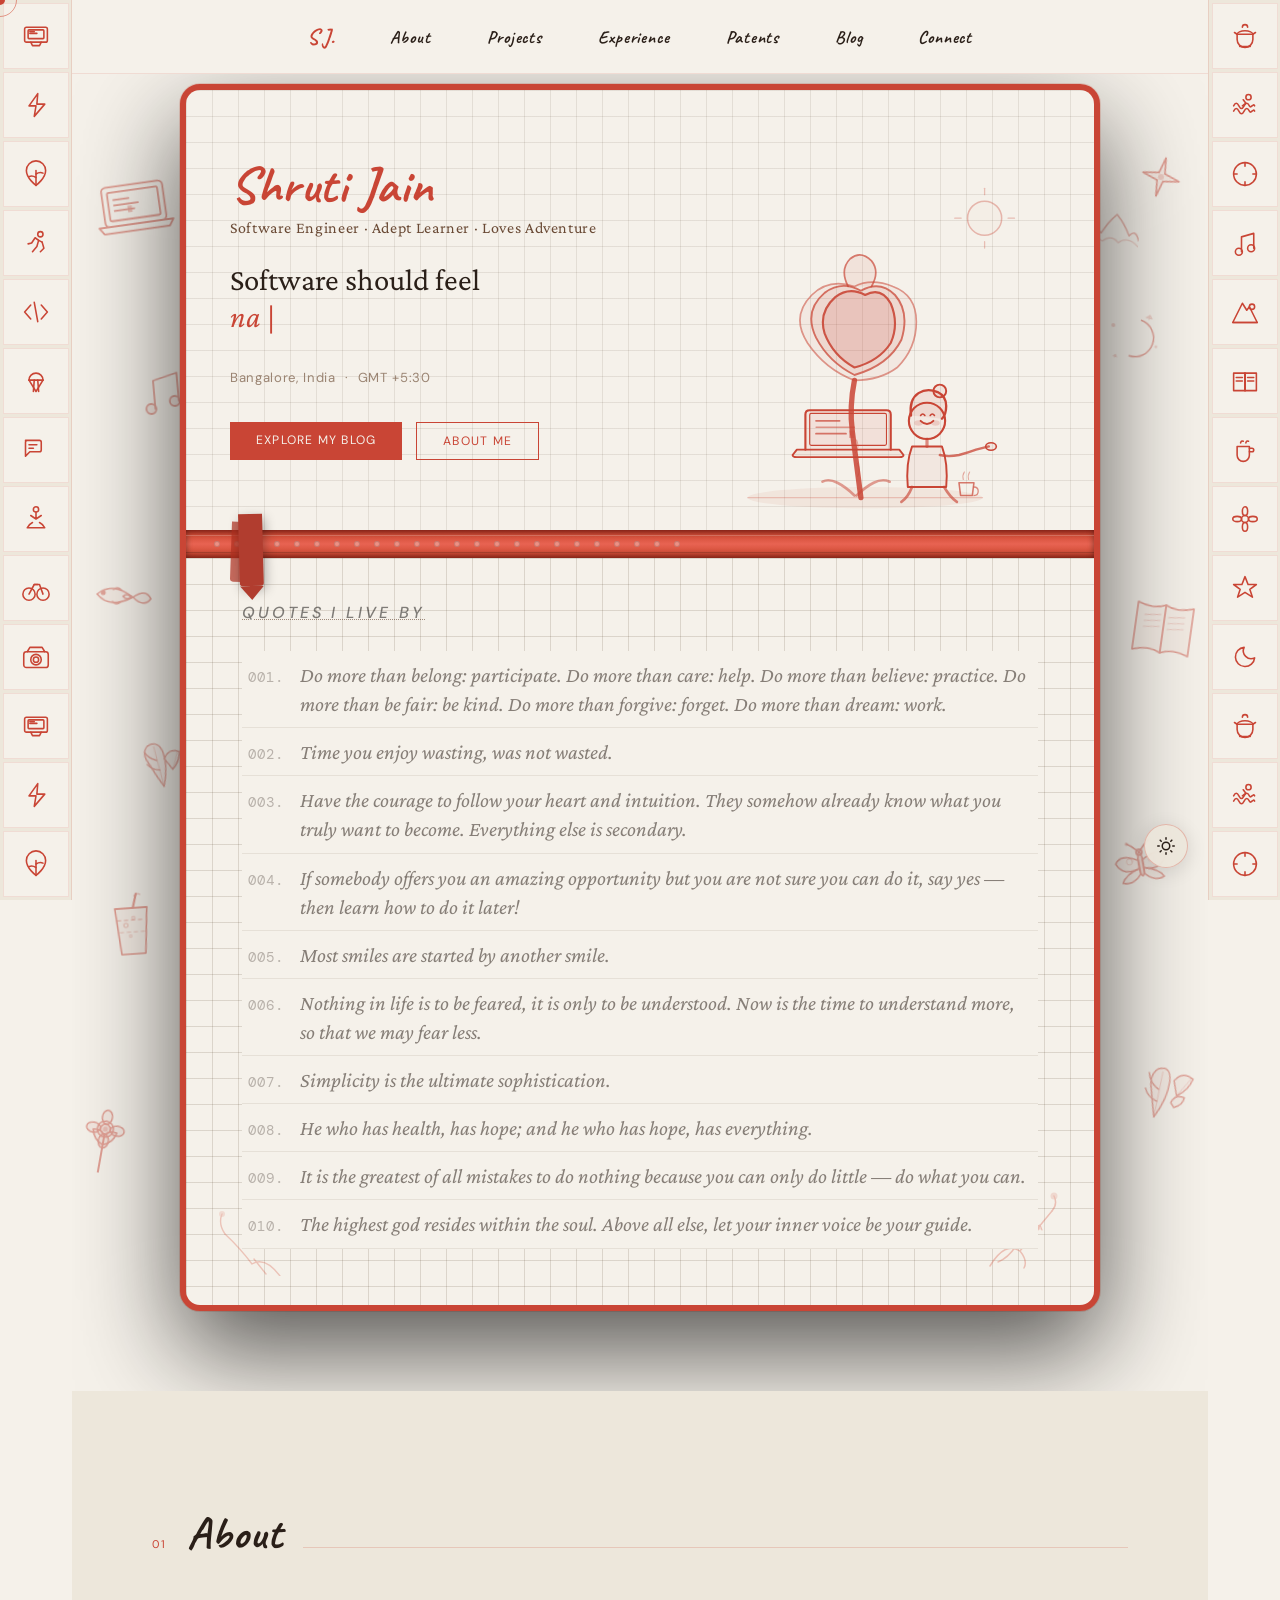
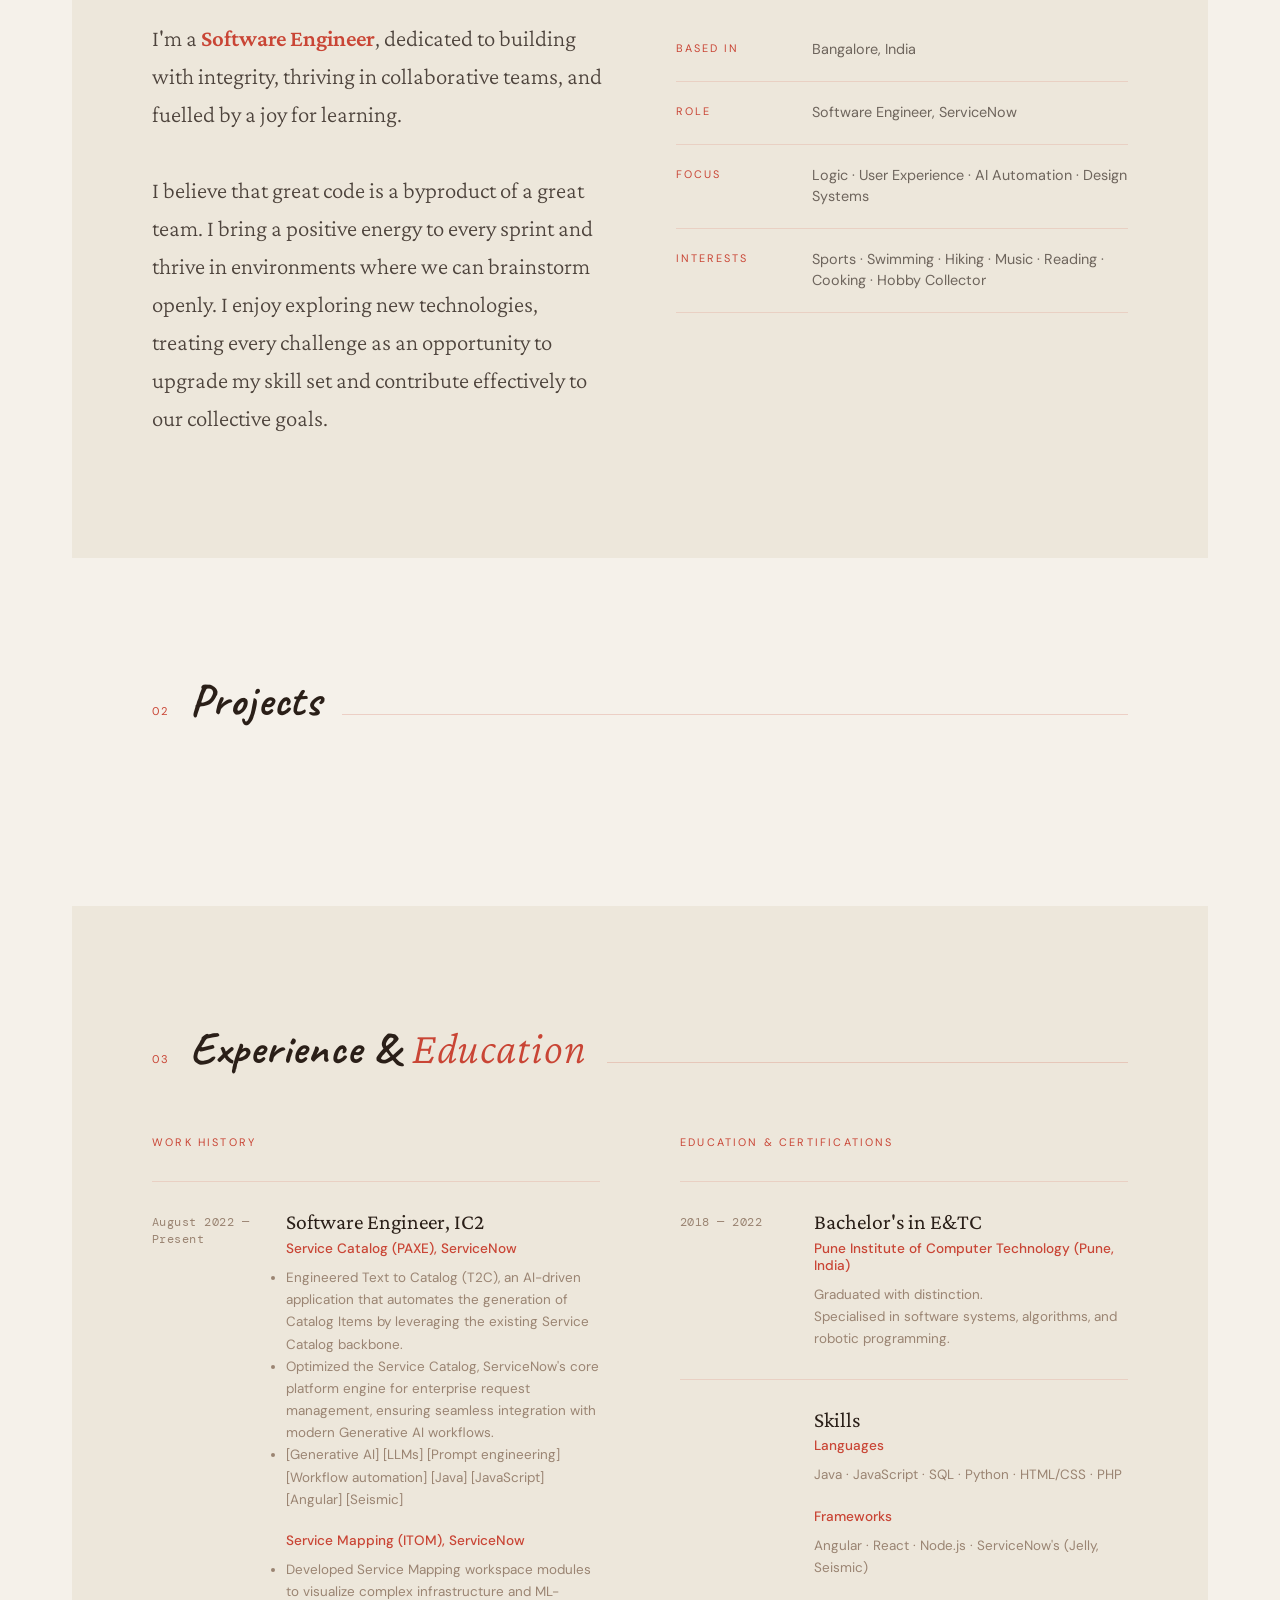
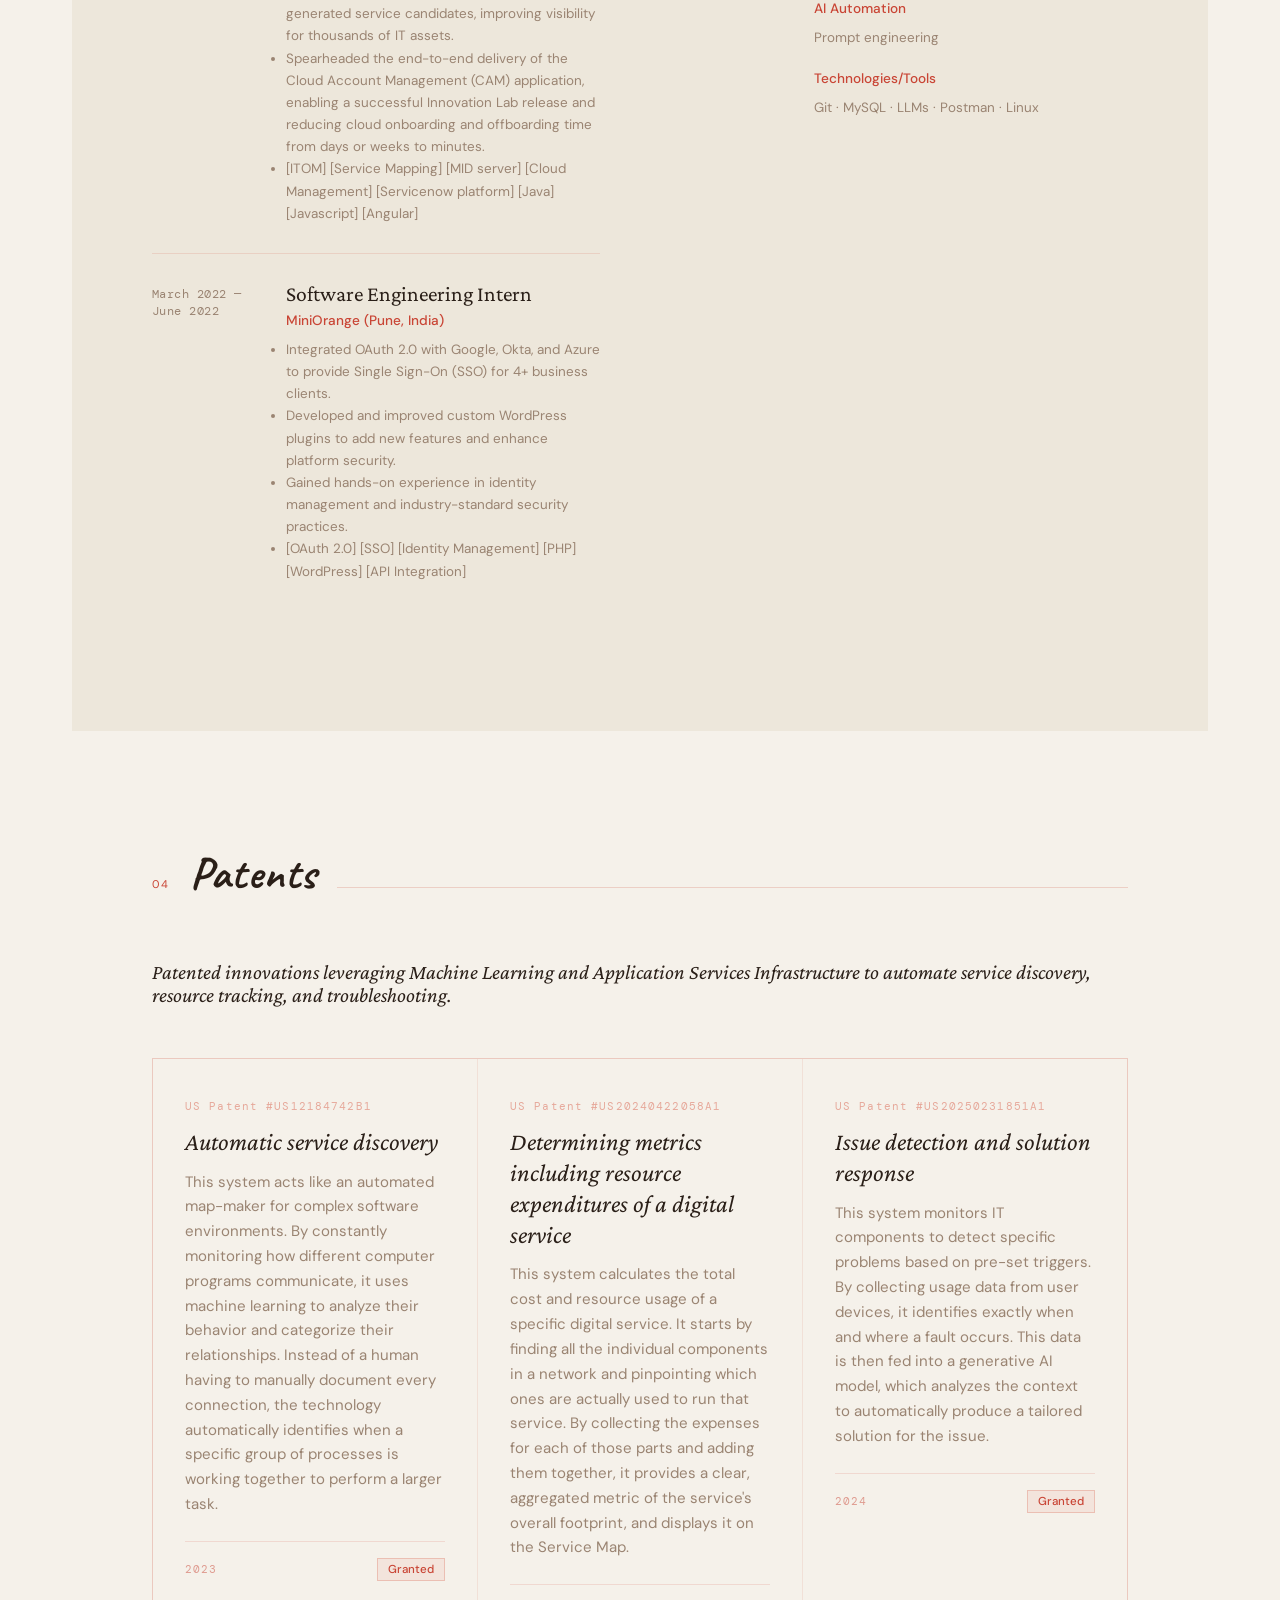
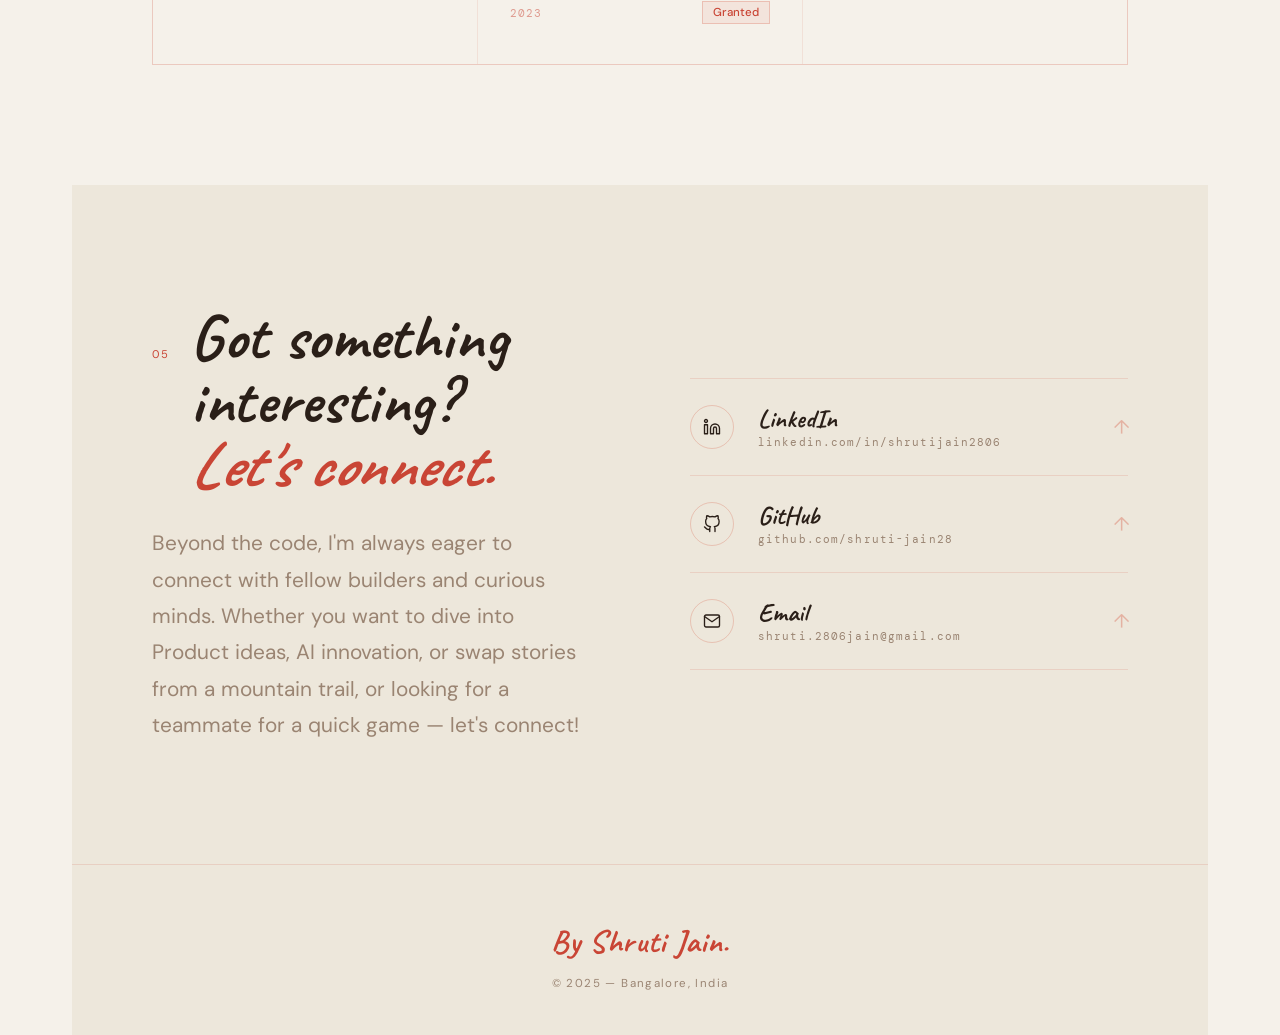
==== index.html @ e8f66a67 "Personal website basic" ====
<!doctype html>
<html lang="en">
  <head>
    <meta charset="UTF-8" />
    <meta name="viewport" content="width=device-width, initial-scale=1.0" />
    <title>Shruti Jain — Software Engineer</title>

    <!-- Fonts -->
    <link
      href="https://fonts.googleapis.com/css2?family=Caveat:wght@400;600;700&family=Crimson+Pro:ital,wght@0,300;0,400;0,600;1,300;1,400&family=DM+Mono:wght@400;500&family=DM+Sans:wght@300;400;500&display=swap"
      rel="stylesheet"
    />

    <!-- Styles — order matters: base tokens first, then overrides -->
    <link rel="stylesheet" href="styles/base.css" />
    <link rel="stylesheet" href="styles/layout.css" />
    <link rel="stylesheet" href="styles/cursor.css" />
    <link rel="stylesheet" href="styles/hero.css" />
    <link rel="stylesheet" href="styles/sections.css" />
    <link rel="stylesheet" href="styles/responsive.css" />
  </head>
  <body>
    <!-- Custom cursor -->
    <div class="cur-dot" id="curDot"></div>
    <div class="cur-ring" id="curRing"></div>

    <!-- Theme toggle -->
    <button
      class="theme-toggle"
      id="themeToggle"
      aria-label="Toggle light/dark theme"
      title="Switch theme"
    >
      <span class="theme-icon theme-icon-dark">
        <svg
          width="18"
          height="18"
          viewBox="0 0 24 24"
          fill="none"
          stroke="currentColor"
          stroke-width="2"
          stroke-linecap="round"
          stroke-linejoin="round"
        >
          <path d="M21 12.79A9 9 0 1 1 11.21 3 7 7 0 0 0 21 12.79z" />
        </svg>
      </span>
      <span class="theme-icon theme-icon-light">
        <svg
          width="18"
          height="18"
          viewBox="0 0 24 24"
          fill="none"
          stroke="currentColor"
          stroke-width="2"
          stroke-linecap="round"
          stroke-linejoin="round"
        >
          <circle cx="12" cy="12" r="5" />
          <line x1="12" y1="1" x2="12" y2="3" />
          <line x1="12" y1="21" x2="12" y2="23" />
          <line x1="4.22" y1="4.22" x2="5.64" y2="5.64" />
          <line x1="18.36" y1="18.36" x2="19.78" y2="19.78" />
          <line x1="1" y1="12" x2="3" y2="12" />
          <line x1="21" y1="12" x2="23" y2="12" />
          <line x1="4.22" y1="19.78" x2="5.64" y2="18.36" />
          <line x1="18.36" y1="5.64" x2="19.78" y2="4.22" />
        </svg>
      </span>
    </button>

    <!-- Floating photo (appears over name on hover) -->
    <div id="floatPhoto">
      <img src="images/shruti.jpeg" alt="Shruti Jain" />
    </div>

    <!-- Quote author tooltip -->
    <div class="q-author-card" id="authorCard">
      <div class="q-author-info">
        <div class="q-author-name" id="authorName"></div>
        <div class="q-author-date" id="authorDate"></div>
      </div>
    </div>

    <!-- Sidebars (populated by sidebar.js) -->
    <aside class="sidebar sidebar-left" id="sideL"></aside>
    <aside class="sidebar sidebar-right" id="sideR"></aside>

    <main>
      <!-- ── NAV ─────────────────────────────────────────── -->
      <nav>
        <a href="#hero" class="nav-home">S J.</a>
        <a href="#about" class="nav-link">About</a>
        <a href="#projects" class="nav-link">Projects</a>
        <a href="#work" class="nav-link">Experience</a>
        <a href="#patents" class="nav-link">Patents</a>
        <a href="blog.html" class="nav-link">Blog</a>
        <a href="#contact" class="nav-link">Connect</a>
      </nav>

      <!-- ══════════════════════ HERO ══════════════════════ -->
      <section id="hero">
        <!-- Left doodles -->
        <svg
          class="hero-doodle"
          style="
            left: 2%;
            top: 8%;
            width: 88px;
            --op: 0.5;
            --base-t: rotate(-8deg);
            --float-t: translateY(-8px) rotate(-8deg);
            animation-delay: 0.2s, 0s;
            animation-duration: 7s, 0s;
          "
          viewBox="0 0 80 56"
          fill="none"
          stroke="#c94535"
          stroke-width="1.6"
          stroke-linecap="round"
          stroke-linejoin="round"
        >
          <rect x="8" y="4" width="56" height="36" rx="4" />
          <rect x="13" y="9" width="46" height="26" rx="1.5" />
          <line x1="18" y1="16" x2="32" y2="16" />
          <line x1="18" y1="21" x2="40" y2="21" />
          <line x1="18" y1="26" x2="36" y2="26" />
          <rect
            x="30"
            y="23"
            width="4"
            height="6"
            fill="#c94535"
            stroke="none"
            opacity=".5"
          >
            <animate
              attributeName="opacity"
              values="0;.6;0"
              dur="1.2s"
              repeatCount="indefinite"
            />
          </rect>
          <path d="M2 40 h68 l-4 6 H6z" />
        </svg>
        <svg
          class="hero-doodle"
          style="
            left: 1%;
            top: 38%;
            width: 72px;
            --op: 0.45;
            --base-t: rotate(5deg);
            --float-t: translateY(-12px) rotate(5deg);
            animation-delay: 0.5s, 0s;
            animation-duration: 8s, 0s;
          "
          viewBox="0 0 72 44"
          fill="none"
          stroke="#c94535"
          stroke-width="1.6"
          stroke-linecap="round"
          stroke-linejoin="round"
        >
          <path
            d="M14 22 Q28 8 50 22 Q28 36 14 22z"
            fill="rgba(201,69,53,.08)"
          />
          <path
            d="M50 22 Q62 12 68 22 Q62 32 50 22z"
            fill="rgba(201,69,53,.1)"
          />
          <circle cx="20" cy="20" r="2.5" fill="#c94535" stroke="none" />
          <path d="M30 16 Q34 12 38 16" />
          <path d="M30 28 Q34 32 38 28" />
          <path d="M40 22 Q44 18 48 22 Q44 26 40 22z" />
        </svg>
        <svg
          class="hero-doodle"
          style="
            left: 3%;
            top: 62%;
            width: 52px;
            --op: 0.5;
            --base-t: rotate(-4deg);
            --float-t: translateY(-9px) rotate(-4deg);
            animation-delay: 1s, 0s;
            animation-duration: 6.5s, 0s;
          "
          viewBox="0 0 52 72"
          fill="none"
          stroke="#c94535"
          stroke-width="1.6"
          stroke-linecap="round"
          stroke-linejoin="round"
        >
          <path d="M10 18 L14 64 H38 L42 18z" fill="rgba(201,69,53,.07)" />
          <line x1="10" y1="18" x2="42" y2="18" />
          <line
            x1="12"
            y1="30"
            x2="40"
            y2="30"
            stroke-dasharray="3 4"
            opacity=".5"
          />
          <line
            x1="14"
            y1="42"
            x2="38"
            y2="42"
            stroke-dasharray="3 4"
            opacity=".35"
          />
          <line x1="32" y1="4" x2="28" y2="18" stroke-width="2.2" />
          <path d="M30 6 Q33 3 36 5" stroke-width="1.2" opacity=".6" />
          <circle cx="20" cy="35" r="2" opacity=".4" />
          <circle cx="28" cy="28" r="1.5" opacity=".35" />
          <circle cx="24" cy="46" r="1.2" opacity=".3" />
        </svg>
        <svg
          class="hero-doodle"
          style="
            left: 0%;
            top: 78%;
            width: 64px;
            --op: 0.48;
            --base-t: rotate(10deg);
            --float-t: translateY(-7px) rotate(10deg);
            animation-delay: 1.8s, 0s;
            animation-duration: 9s, 0s;
          "
          viewBox="0 0 64 72"
          fill="none"
          stroke="#c94535"
          stroke-width="1.5"
          stroke-linecap="round"
          stroke-linejoin="round"
        >
          <line x1="32" y1="72" x2="32" y2="36" stroke-width="2" />
          <path
            d="M32 44 Q22 40 20 30 Q30 28 32 36z"
            fill="rgba(201,69,53,.1)"
          />
          <path
            d="M32 44 Q42 40 44 30 Q34 28 32 36z"
            fill="rgba(201,69,53,.1)"
          />
          <circle cx="32" cy="28" r="8" fill="rgba(201,69,53,.08)" />
          <ellipse cx="32" cy="16" rx="5" ry="7" fill="rgba(201,69,53,.12)" />
          <ellipse cx="32" cy="40" rx="5" ry="7" fill="rgba(201,69,53,.12)" />
          <ellipse cx="20" cy="28" rx="7" ry="5" fill="rgba(201,69,53,.12)" />
          <ellipse cx="44" cy="28" rx="7" ry="5" fill="rgba(201,69,53,.12)" />
          <circle cx="32" cy="28" r="5" fill="rgba(201,69,53,.2)" />
          <circle
            cx="32"
            cy="28"
            r="2.5"
            fill="#c94535"
            stroke="none"
            opacity=".5"
          />
        </svg>
        <svg
          class="hero-doodle"
          style="
            left: 5%;
            top: 50%;
            width: 60px;
            --op: 0.42;
            --base-t: rotate(-12deg);
            --float-t: translateY(-11px) rotate(-12deg);
            animation-delay: 2.4s, 0s;
            animation-duration: 7.5s, 0s;
          "
          viewBox="0 0 60 60"
          fill="none"
          stroke="#c94535"
          stroke-width="1.5"
          stroke-linecap="round"
          stroke-linejoin="round"
        >
          <path
            d="M30 55 Q24 42 20 30 Q14 18 22 12 Q34 8 36 22 Q38 36 30 55z"
            fill="rgba(201,69,53,.1)"
          />
          <line x1="30" y1="55" x2="28" y2="14" stroke-width="1" opacity=".5" />
          <path d="M28 28 Q20 24 18 18" />
          <path d="M29 38 Q21 36 18 30" />
          <path
            d="M42 40 Q50 34 52 24 Q42 18 36 28z"
            fill="rgba(201,69,53,.08)"
          />
          <line x1="42" y1="40" x2="50" y2="24" stroke-width="1" opacity=".4" />
        </svg>
        <svg
          class="hero-doodle"
          style="
            left: 6%;
            top: 22%;
            width: 44px;
            --op: 0.45;
            --base-t: rotate(-5deg);
            --float-t: translateY(-12px) rotate(-5deg);
            animation-delay: 3.2s, 0s;
            animation-duration: 8s, 0s;
          "
          viewBox="0 0 44 56"
          fill="none"
          stroke="#c94535"
          stroke-width="1.8"
          stroke-linecap="round"
          stroke-linejoin="round"
        >
          <path d="M14 44 V16 L38 10 V38" />
          <circle cx="10" cy="44" r="5" fill="rgba(201,69,53,.15)" />
          <circle cx="34" cy="38" r="5" fill="rgba(201,69,53,.15)" />
        </svg>

        <!-- Right doodles -->
        <svg
          class="hero-doodle"
          style="
            right: 2%;
            top: 6%;
            width: 48px;
            --op: 0.5;
            --base-t: rotate(15deg);
            --float-t: translateY(-10px) rotate(15deg);
            animation-delay: 0.3s, 0s;
            animation-duration: 6s, 0s;
          "
          viewBox="0 0 48 48"
          fill="none"
          stroke="#c94535"
          stroke-width="1.6"
          stroke-linecap="round"
        >
          <path
            d="M24 4 L27 20 L43 24 L27 28 L24 44 L21 28 L5 24 L21 20z"
            fill="rgba(201,69,53,.1)"
          />
          <circle
            cx="24"
            cy="24"
            r="3"
            fill="#c94535"
            stroke="none"
            opacity=".4"
          />
        </svg>
        <svg
          class="hero-doodle"
          style="
            right: 4%;
            top: 18%;
            width: 58px;
            --op: 0.45;
            --base-t: rotate(-6deg);
            --float-t: translateY(-14px) rotate(-6deg);
            animation-delay: 0.8s, 0s;
            animation-duration: 10s, 0s;
          "
          viewBox="0 0 58 58"
          fill="none"
          stroke="#c94535"
          stroke-width="1.5"
          stroke-linecap="round"
        >
          <path
            d="M38 10 A18 18 0 1 1 22 44 A14 14 0 0 0 38 10z"
            fill="rgba(201,69,53,.1)"
          />
          <circle
            cx="10"
            cy="12"
            r="2"
            fill="#c94535"
            stroke="none"
            opacity=".45"
          />
          <circle
            cx="50"
            cy="38"
            r="1.5"
            fill="#c94535"
            stroke="none"
            opacity=".4"
          />
          <path
            d="M46 10 l1.5-3.5 1.5 3.5 m-1.5-3.5 l-3.5 1.5 3.5 1.5"
            stroke-width="1.2"
            opacity=".5"
          />
          <path
            d="M8 44 l1-2.5 1 2.5 m-1-2.5 l-2.5 1 2.5 1"
            stroke-width="1"
            opacity=".4"
          />
        </svg>
        <svg
          class="hero-doodle"
          style="
            right: 1%;
            top: 40%;
            width: 68px;
            --op: 0.48;
            --base-t: rotate(8deg);
            --float-t: translateY(-9px) rotate(8deg);
            animation-delay: 1.3s, 0s;
            animation-duration: 8.5s, 0s;
          "
          viewBox="0 0 68 56"
          fill="none"
          stroke="#c94535"
          stroke-width="1.6"
          stroke-linecap="round"
          stroke-linejoin="round"
        >
          <path
            d="M6 4 Q6 52 6 52 Q22 46 34 52 Q46 46 62 52 L62 4 Q46 10 34 4 Q22 10 6 4z"
            fill="rgba(201,69,53,.07)"
          />
          <line x1="34" y1="4" x2="34" y2="52" stroke-width="1.8" />
          <line x1="14" y1="16" x2="30" y2="14" stroke-width="1" opacity=".5" />
          <line x1="14" y1="22" x2="30" y2="20" stroke-width="1" opacity=".4" />
          <line x1="14" y1="28" x2="30" y2="26" stroke-width="1" opacity=".4" />
          <line x1="38" y1="16" x2="54" y2="14" stroke-width="1" opacity=".5" />
          <line x1="38" y1="22" x2="54" y2="20" stroke-width="1" opacity=".4" />
          <line x1="38" y1="28" x2="54" y2="26" stroke-width="1" opacity=".4" />
        </svg>
        <svg
          class="hero-doodle"
          style="
            right: 3%;
            top: 58%;
            width: 66px;
            --op: 0.46;
            --base-t: rotate(-10deg);
            --float-t: translateY(-13px) rotate(-10deg);
            animation-delay: 2s, 0s;
            animation-duration: 7s, 0s;
          "
          viewBox="0 0 66 52"
          fill="none"
          stroke="#c94535"
          stroke-width="1.5"
          stroke-linecap="round"
          stroke-linejoin="round"
        >
          <ellipse cx="33" cy="26" rx="2.5" ry="12" fill="rgba(201,69,53,.3)" />
          <circle cx="33" cy="14" r="3" fill="rgba(201,69,53,.2)" />
          <path d="M33 14 Q26 6 22 4" />
          <circle
            cx="22"
            cy="4"
            r="1.8"
            fill="#c94535"
            stroke="none"
            opacity=".5"
          />
          <path d="M33 14 Q40 6 44 4" />
          <circle
            cx="44"
            cy="4"
            r="1.8"
            fill="#c94535"
            stroke="none"
            opacity=".5"
          />
          <path
            d="M31 22 Q14 12 8 22 Q14 36 31 30z"
            fill="rgba(201,69,53,.1)"
          />
          <path
            d="M31 30 Q16 34 12 42 Q22 46 31 36z"
            fill="rgba(201,69,53,.08)"
          />
          <path
            d="M35 22 Q52 12 58 22 Q52 36 35 30z"
            fill="rgba(201,69,53,.1)"
          />
          <path
            d="M35 30 Q50 34 54 42 Q44 46 35 36z"
            fill="rgba(201,69,53,.08)"
          />
          <circle cx="22" cy="22" r="3" stroke-width="1" opacity=".4" />
          <circle cx="44" cy="22" r="3" stroke-width="1" opacity=".4" />
        </svg>
        <svg
          class="hero-doodle"
          style="
            right: 1%;
            top: 74%;
            width: 70px;
            --op: 0.44;
            --base-t: rotate(14deg);
            --float-t: translateY(-8px) rotate(14deg);
            animation-delay: 2.8s, 0s;
            animation-duration: 9.5s, 0s;
          "
          viewBox="0 0 70 72"
          fill="none"
          stroke="#c94535"
          stroke-width="1.5"
          stroke-linecap="round"
          stroke-linejoin="round"
        >
          <path
            d="M35 70 Q30 56 26 44 Q20 30 28 22 Q40 16 42 32 Q44 48 35 70z"
            fill="rgba(201,69,53,.1)"
          />
          <line
            x1="35"
            y1="70"
            x2="33"
            y2="24"
            stroke-width="1"
            opacity=".45"
          />
          <path d="M33 42 Q23 38 20 28" />
          <path d="M34 54 Q24 52 20 44" />
          <path
            d="M52 44 Q62 36 64 24 Q52 18 46 30z"
            fill="rgba(201,69,53,.08)"
          />
          <path
            d="M52 56 Q60 52 60 44 Q50 42 48 52z"
            fill="rgba(201,69,53,.07)"
          />
          <line
            x1="52"
            y1="44"
            x2="62"
            y2="24"
            stroke-width="1"
            opacity=".35"
          />
        </svg>
        <svg
          class="hero-doodle"
          style="
            right: 6%;
            top: 10%;
            width: 56px;
            --op: 0.4;
            --base-t: rotate(6deg);
            --float-t: translateY(-10px) rotate(6deg);
            animation-delay: 3.8s, 0s;
            animation-duration: 11s, 0s;
          "
          viewBox="0 0 56 40"
          fill="none"
          stroke="#c94535"
          stroke-width="1.6"
          stroke-linecap="round"
          stroke-linejoin="round"
        >
          <path
            d="M4 32 Q10 20 18 28 Q24 16 32 8 Q40 16 46 28 Q52 20 56 32"
            opacity=".9"
          />
          <path
            d="M4 38 Q12 30 20 36 Q28 28 36 36 Q44 28 56 38"
            opacity=".5"
            stroke-width="1.2"
          />
        </svg>

        <!-- Open notebook -->
        <div class="notebook-open">
          <!-- TOP PAGE -->
          <div class="nb-page-left">
            <div class="nb-left-content">
              <div class="name-wrap" id="nameWrap">
                <h1 class="nb-name">Shruti Jain</h1>
              </div>
              <p class="nb-role">
                Software Engineer · Adept Learner · Loves Adventure
              </p>
              <h2 class="nb-tagline">
                Software should feel<br />
                <span
                  class="rotating-word"
                  id="rotatingWord"
                  title="click to change"
                >
                  <span class="word-inner" id="wordInner">thoughtful</span>
                </span>
              </h2>
              <p class="nb-location">
                Bangalore, India &nbsp;·&nbsp; GMT +5:30
              </p>
              <div class="nb-cta">
                <a href="blog.html" class="btn-nb btn-nb-solid"
                  >Explore my Blog</a
                >
                <a href="#about" class="btn-nb btn-nb-outline">About Me</a>
              </div>
            </div>

            <!-- Right illustration -->
            <div class="nb-right-illus">
              <svg
                viewBox="0 0 300 340"
                fill="none"
                stroke="#c94535"
                stroke-linecap="round"
                stroke-linejoin="round"
              >
                <ellipse
                  cx="152"
                  cy="310"
                  rx="110"
                  ry="10"
                  fill="rgba(201,69,53,.07)"
                  stroke="none"
                />
                <line
                  x1="42"
                  y1="310"
                  x2="262"
                  y2="310"
                  stroke-width="1.2"
                  opacity=".25"
                />
                <path
                  d="M148 310 Q144 280 140 248 Q137 225 142 200"
                  stroke-width="5"
                  stroke-linecap="round"
                  opacity=".85"
                />
                <path
                  d="M145 290 Q148 285 145 278"
                  stroke-width="1"
                  opacity=".4"
                />
                <path
                  d="M143 268 Q147 263 144 256"
                  stroke-width="1"
                  opacity=".4"
                />
                <path
                  d="M142 200 Q115 190 98 165 Q82 140 102 120 Q118 104 142 112 Q158 104 178 112 Q200 120 200 145 Q200 170 182 188 Q166 200 142 200z"
                  fill="rgba(201,69,53,.09)"
                  stroke-width="1.6"
                  opacity=".55"
                />
                <path
                  d="M142 195 Q118 183 106 160 Q94 135 114 118 Q130 106 148 116 Q166 106 180 120 Q194 136 186 162 Q174 186 142 195z"
                  fill="rgba(201,69,53,.12)"
                  stroke-width="1.8"
                  opacity=".75"
                />
                <path
                  d="M142 188 Q122 177 114 156 Q108 136 124 122 Q137 112 152 120 Q167 112 176 128 Q184 147 176 165 Q165 182 142 188z"
                  fill="rgba(201,69,53,.15)"
                  stroke-width="2"
                  opacity=".9"
                />
                <path
                  d="M136 112 Q128 96 138 86 Q148 78 158 88 Q166 98 158 112"
                  fill="rgba(201,69,53,.12)"
                  stroke-width="1.6"
                  opacity=".7"
                />
                <path
                  d="M142 308 Q134 300 126 296 Q118 292 112 295"
                  stroke-width="2.5"
                  opacity=".5"
                />
                <path
                  d="M144 308 Q152 300 160 296 Q168 292 175 295"
                  stroke-width="2.5"
                  opacity=".5"
                />
                <path
                  d="M96 265 L96 232 Q96 228 100 228 L172 228 Q176 228 176 232 L176 265"
                  stroke-width="2"
                  fill="rgba(201,69,53,.06)"
                />
                <rect
                  x="100"
                  y="231"
                  width="72"
                  height="30"
                  rx="1.5"
                  stroke-width="1"
                  fill="rgba(201,69,53,.04)"
                />
                <line
                  x1="106"
                  y1="238"
                  x2="128"
                  y2="238"
                  stroke-width="1.8"
                  opacity=".7"
                />
                <line
                  x1="106"
                  y1="244"
                  x2="142"
                  y2="244"
                  stroke-width="1.2"
                  opacity=".5"
                />
                <line
                  x1="106"
                  y1="250"
                  x2="134"
                  y2="250"
                  stroke-width="1.8"
                  opacity=".7"
                />
                <rect
                  x="137"
                  y="247"
                  width="5"
                  height="7"
                  fill="#c94535"
                  stroke="none"
                  opacity=".6"
                >
                  <animate
                    attributeName="opacity"
                    values="0;.65;0"
                    dur="1.3s"
                    repeatCount="indefinite"
                  />
                </rect>
                <path
                  d="M88 265 L184 265 L188 270 Q188 272 184 272 L88 272 Q84 272 84 270z"
                  stroke-width="1.8"
                  fill="rgba(201,69,53,.07)"
                />
                <circle
                  cx="210"
                  cy="238"
                  r="17"
                  stroke-width="2"
                  fill="rgba(201,69,53,.04)"
                />
                <path
                  d="M195 233 Q193 218 202 212 Q210 207 220 211 Q228 215 228 224 Q228 232 224 236"
                  stroke-width="2.2"
                  fill="rgba(201,69,53,.1)"
                />
                <circle
                  cx="222"
                  cy="210"
                  r="6"
                  stroke-width="1.8"
                  fill="rgba(201,69,53,.08)"
                />
                <path d="M204 238 Q210 244 216 238" stroke-width="1.8" />
                <path d="M204 233 Q206 230 208 233" stroke-width="1.5" />
                <path d="M213 233 Q215 230 217 233" stroke-width="1.5" />
                <ellipse
                  cx="202"
                  cy="240"
                  rx="4"
                  ry="2.5"
                  fill="rgba(201,69,53,.18)"
                  stroke="none"
                />
                <ellipse
                  cx="218"
                  cy="240"
                  rx="4"
                  ry="2.5"
                  fill="rgba(201,69,53,.18)"
                  stroke="none"
                />
                <line
                  x1="210"
                  y1="255"
                  x2="210"
                  y2="262"
                  stroke-width="3"
                  opacity=".6"
                />
                <path
                  d="M196 262 Q190 278 192 300 L228 300 Q230 278 224 262z"
                  stroke-width="1.8"
                  fill="rgba(201,69,53,.05)"
                />
                <path
                  d="M222 270 Q230 272 240 270 Q248 268 256 265 Q264 263 268 262"
                  stroke-width="2.2"
                  stroke-linecap="round"
                  opacity=".75"
                />
                <ellipse
                  cx="270"
                  cy="262"
                  rx="5"
                  ry="3.5"
                  stroke-width="1.5"
                  fill="rgba(201,69,53,.06)"
                />
                <path
                  d="M196 300 Q192 310 186 314"
                  stroke-width="2.5"
                  opacity=".65"
                />
                <path
                  d="M226 300 Q232 310 238 314"
                  stroke-width="2.5"
                  opacity=".65"
                />
                <circle
                  cx="264"
                  cy="48"
                  r="16"
                  stroke-width="1.4"
                  opacity=".35"
                  fill="rgba(201,69,53,.05)"
                />
                <line
                  x1="264"
                  y1="26"
                  x2="264"
                  y2="20"
                  stroke-width="1.2"
                  opacity=".3"
                />
                <line
                  x1="264"
                  y1="70"
                  x2="264"
                  y2="76"
                  stroke-width="1.2"
                  opacity=".3"
                />
                <line
                  x1="242"
                  y1="48"
                  x2="236"
                  y2="48"
                  stroke-width="1.2"
                  opacity=".3"
                />
                <line
                  x1="286"
                  y1="48"
                  x2="292"
                  y2="48"
                  stroke-width="1.2"
                  opacity=".3"
                />
                <path
                  d="M240 296 h14 l-1.5 12 H241.5z"
                  stroke-width="1.5"
                  opacity=".7"
                />
                <path
                  d="M254 300 q4 0 4 4 q0 4-4 4"
                  stroke-width="1.2"
                  opacity=".6"
                />
                <path
                  d="M244 293 Q243 289 245 286"
                  stroke-width="1"
                  opacity=".45"
                />
                <path
                  d="M249 293 Q248 289 250 286"
                  stroke-width="1"
                  opacity=".4"
                />
              </svg>
            </div>
          </div>

          <!-- SPINE -->
          <div class="notebook-spine">
            <div class="stitch">
              <span></span><span></span><span></span><span></span> <span></span
              ><span></span><span></span><span></span> <span></span><span></span
              ><span></span><span></span> <span></span><span></span><span></span
              ><span></span> <span></span><span></span><span></span
              ><span></span> <span></span><span></span><span></span
              ><span></span>
            </div>
            <div class="nb-ribbon"></div>
            <div class="nb-ribbon-back"></div>
          </div>

          <!-- BOTTOM PAGE — Quotes (populated by quotes.js) -->
          <div class="nb-page-right">
            <p class="nb-quotes-title">Quotes I live by</p>
            <ul class="quote-list" id="quoteList"></ul>

            <!-- Corner doodles -->
            <div
              style="
                position: absolute;
                bottom: 24px;
                right: 24px;
                opacity: 0.3;
                pointer-events: none;
              "
            >
              <svg
                width="90"
                height="90"
                viewBox="0 0 90 90"
                fill="none"
                stroke="#d44f39"
                stroke-width="1.5"
                stroke-linecap="round"
                stroke-linejoin="round"
              >
                <path d="M10 80 Q25 55 40 65 Q55 45 72 25" />
                <path d="M36 60 Q28 72 18 76" />
                <path d="M72 25 Q78 18 74 10" />
                <path d="M40 65 Q48 75 44 82" />
                <circle
                  cx="74"
                  cy="10"
                  r="3.5"
                  fill="#d44f39"
                  stroke="none"
                  opacity=".5"
                />
                <path d="M58 44 l2-5 2 5 m-2-5 l-5 2 5 2" stroke-width="1.2" />
              </svg>
            </div>
            <div
              style="
                position: absolute;
                bottom: 24px;
                left: 24px;
                opacity: 0.28;
                pointer-events: none;
              "
            >
              <svg
                width="80"
                height="80"
                viewBox="0 0 80 80"
                fill="none"
                stroke="#d44f39"
                stroke-width="1.4"
                stroke-linecap="round"
                stroke-linejoin="round"
              >
                <path d="M70 80 Q55 60 42 68 Q30 52 15 38" />
                <path d="M44 63 Q52 73 56 78" />
                <path d="M15 38 Q8 28 12 18" />
                <circle
                  cx="12"
                  cy="18"
                  r="3"
                  fill="#d44f39"
                  stroke="none"
                  opacity=".5"
                />
              </svg>
            </div>
          </div>
        </div>
        <!-- /notebook-open -->
      </section>

      <!-- ══════════════════════ ABOUT ══════════════════════ -->
      <section id="about">
        <div class="sec-header rv">
          <span class="sec-num">01</span>
          <h2 class="sec-title">About</h2>
          <div class="sec-line"></div>
        </div>
        <div class="about-grid">
          <div class="about-bio rv rv1">
            I'm a <strong>Software Engineer</strong>, dedicated to building with
            integrity, thriving in collaborative teams, and fuelled by a joy for
            learning.<br /><br />
            I believe that great code is a byproduct of a great team. I bring a
            positive energy to every sprint and thrive in environments where we
            can brainstorm openly. I enjoy exploring new technologies, treating
            every challenge as an opportunity to upgrade my skill set and
            contribute effectively to our collective goals.
          </div>
          <div class="about-details">
            <div class="det rv rv2">
              <span class="det-k">Based In</span
              ><span class="det-v">Bangalore, India</span>
            </div>
            <div class="det rv rv2">
              <span class="det-k">Role</span
              ><span class="det-v">Software Engineer, ServiceNow</span>
            </div>
            <div class="det rv rv3">
              <span class="det-k">Focus</span
              ><span class="det-v"
                >Logic · User Experience · AI Automation · Design Systems</span
              >
            </div>
            <div class="det rv rv4">
              <span class="det-k">Interests</span
              ><span class="det-v"
                >Sports · Swimming · Hiking · Music · Reading · Cooking · Hobby
                Collector</span
              >
            </div>
          </div>
        </div>
      </section>

      <!-- ══════════════════════ PROJECTS ══════════════════════ -->
      <section id="projects">
        <div class="sec-header rv">
          <span class="sec-num">02</span>
          <h2 class="sec-title">Projects</h2>
          <div class="sec-line"></div>
        </div>
        <!-- Skills / project cards go here -->
      </section>

      <!-- ══════════════════════ EXPERIENCE ══════════════════════ -->
      <section id="work">
        <div class="sec-header rv">
          <span class="sec-num">03</span>
          <h2 class="sec-title">
            Experience &amp;
            <em
              style="
                font-style: italic;
                color: var(--coral);
                font-family: &quot;Crimson Pro&quot;, serif;
                font-weight: 300;
              "
              >Education</em
            >
          </h2>
          <div class="sec-line"></div>
        </div>
        <div class="exp-grid">
          <!-- Work history -->
          <div>
            <p class="exp-col-label rv">Work History</p>
            <div class="exp-entry rv rv1">
              <span class="exp-year">August 2022 — Present</span>
              <div class="exp-body">
                <h3 class="exp-title">Software Engineer, IC2</h3>
                <div class="exp-company">
                  Service Catalog (PAXE), ServiceNow
                </div>
                <ul class="exp-desc">
                  <li>
                    Engineered Text to Catalog (T2C), an AI-driven application
                    that automates the generation of Catalog Items by leveraging
                    the existing Service Catalog backbone.
                  </li>
                  <li>
                    Optimized the Service Catalog, ServiceNow's core platform
                    engine for enterprise request management, ensuring seamless
                    integration with modern Generative AI workflows.
                  </li>
                  <li>
                    [Generative AI] [LLMs] [Prompt engineering] [Workflow
                    automation] [Java] [JavaScript] [Angular] [Seismic]
                  </li>
                </ul>
                <br />
                <div class="exp-company">
                  Service Mapping (ITOM), ServiceNow
                </div>
                <ul class="exp-desc">
                  <li>
                    Developed Service Mapping workspace modules to visualize
                    complex infrastructure and ML-generated service candidates,
                    improving visibility for thousands of IT assets.
                  </li>
                  <li>
                    Spearheaded the end-to-end delivery of the Cloud Account
                    Management (CAM) application, enabling a successful
                    Innovation Lab release and reducing cloud onboarding and
                    offboarding time from days or weeks to minutes.
                  </li>
                  <li>
                    [ITOM] [Service Mapping] [MID server] [Cloud Management]
                    [Servicenow platform] [Java] [Javascript] [Angular]
                  </li>
                </ul>
              </div>
            </div>
            <div class="exp-entry rv rv2">
              <span class="exp-year">March 2022 — June 2022</span>
              <div class="exp-body">
                <h3 class="exp-title">Software Engineering Intern</h3>
                <div class="exp-company">MiniOrange (Pune, India)</div>
                <ul class="exp-desc">
                  <li>
                    Integrated OAuth 2.0 with Google, Okta, and Azure to provide
                    Single Sign-On (SSO) for 4+ business clients.
                  </li>
                  <li>
                    Developed and improved custom WordPress plugins to add new
                    features and enhance platform security.
                  </li>
                  <li>
                    Gained hands-on experience in identity management and
                    industry-standard security practices.
                  </li>
                  <li>
                    [OAuth 2.0] [SSO] [Identity Management] [PHP] [WordPress]
                    [API Integration]
                  </li>
                </ul>
              </div>
            </div>
          </div>

          <!-- Education -->
          <div>
            <p class="exp-col-label rv rv1">Education &amp; Certifications</p>
            <div class="exp-entry rv rv1">
              <span class="exp-year">2018 — 2022</span>
              <div class="exp-body">
                <h3 class="exp-title">Bachelor's in E&amp;TC</h3>
                <div class="exp-company">
                  Pune Institute of Computer Technology (Pune, India)
                </div>
                <p class="exp-desc">
                  Graduated with distinction.<br />Specialised in software
                  systems, algorithms, and robotic programming.
                </p>
              </div>
            </div>
            <div class="exp-entry rv rv3">
              <span class="exp-year"></span>
              <div class="exp-body">
                <h3 class="exp-title">Skills</h3>
                <div class="exp-company">Languages</div>
                <p class="exp-desc">
                  Java · JavaScript · SQL · Python · HTML/CSS · PHP
                </p>
                <br />
                <div class="exp-company">Frameworks</div>
                <p class="exp-desc">
                  Angular · React · Node.js · ServiceNow's (Jelly, Seismic)
                </p>
                <br />
                <div class="exp-company">AI Automation</div>
                <p class="exp-desc">Prompt engineering</p>
                <br />
                <div class="exp-company">Technologies/Tools</div>
                <p class="exp-desc">Git · MySQL · LLMs · Postman · Linux</p>
              </div>
            </div>
          </div>
        </div>
      </section>

      <!-- ══════════════════════ PATENTS ══════════════════════ -->
      <section id="patents">
        <div class="sec-header rv">
          <span class="sec-num">04</span>
          <h2 class="sec-title">Patents</h2>
          <div class="sec-line"></div>
        </div>
        <p
          class="rv patent-subtitle"
          style="
            font-family: &quot;Crimson Pro&quot;, serif;
            font-size: 1.3rem;
            color: rgba(242, 232, 213, 0.55);
            margin-bottom: 52px;
            font-style: italic;
          "
        >
          Patented innovations leveraging Machine Learning and Application
          Services Infrastructure to automate service discovery, resource
          tracking, and troubleshooting.
        </p>
        <div class="patents-grid">
          <a
            href="https://patents.google.com/patent/US12184742B1"
            target="_blank"
            rel="noopener"
            class="patent-card rv"
            style="text-decoration: none; display: block"
          >
            <span class="patent-num">US Patent #US12184742B1</span>
            <h3 class="patent-title">Automatic service discovery</h3>
            <p class="patent-desc">
              This system acts like an automated map-maker for complex software
              environments. By constantly monitoring how different computer
              programs communicate, it uses machine learning to analyze their
              behavior and categorize their relationships. Instead of a human
              having to manually document every connection, the technology
              automatically identifies when a specific group of processes is
              working together to perform a larger task.
            </p>
            <div class="patent-footer">
              <span class="patent-year">2023</span
              ><span class="patent-status">Granted</span>
            </div>
          </a>
          <a
            href="https://patents.google.com/patent/US20240422058A1"
            target="_blank"
            rel="noopener"
            class="patent-card rv rv1"
            style="text-decoration: none; display: block"
          >
            <span class="patent-num">US Patent #US20240422058A1</span>
            <h3 class="patent-title">
              Determining metrics including resource expenditures of a digital
              service
            </h3>
            <p class="patent-desc">
              This system calculates the total cost and resource usage of a
              specific digital service. It starts by finding all the individual
              components in a network and pinpointing which ones are actually
              used to run that service. By collecting the expenses for each of
              those parts and adding them together, it provides a clear,
              aggregated metric of the service's overall footprint, and displays
              it on the Service Map.
            </p>
            <div class="patent-footer">
              <span class="patent-year">2023</span
              ><span class="patent-status">Granted</span>
            </div>
          </a>
          <a
            href="https://patents.google.com/patent/US20250231851A1"
            target="_blank"
            rel="noopener"
            class="patent-card rv rv2"
            style="text-decoration: none; display: block"
          >
            <span class="patent-num">US Patent #US20250231851A1</span>
            <h3 class="patent-title">Issue detection and solution response</h3>
            <p class="patent-desc">
              This system monitors IT components to detect specific problems
              based on pre-set triggers. By collecting usage data from user
              devices, it identifies exactly when and where a fault occurs. This
              data is then fed into a generative AI model, which analyzes the
              context to automatically produce a tailored solution for the
              issue.
            </p>
            <div class="patent-footer">
              <span class="patent-year">2024</span
              ><span class="patent-status">Granted</span>
            </div>
          </a>
        </div>
      </section>

      <!-- ══════════════════════ CONTACT ══════════════════════ -->
      <section id="contact">
        <div>
          <div class="sec-header rv" style="margin-bottom: 28px">
            <span class="sec-num">05</span>
            <p class="contact-hl rv rv1">
              Got something<br />interesting?<br /><em>Let's connect.</em>
            </p>
          </div>
          <p class="contact-sub rv rv2">
            Beyond the code, I'm always eager to connect with fellow builders
            and curious minds. Whether you want to dive into Product ideas, AI
            innovation, or swap stories from a mountain trail, or looking for a
            teammate for a quick game — let's connect!
          </p>
        </div>

        <div class="social-links-grid rv rv2">
          <a
            href="https://www.linkedin.com/in/shrutijain2806/"
            target="_blank"
            rel="noopener noreferrer"
            class="social-link-item"
          >
            <div class="social-link-icon">
              <svg
                viewBox="0 0 24 24"
                fill="none"
                stroke="currentColor"
                stroke-width="1.8"
                stroke-linecap="round"
                stroke-linejoin="round"
              >
                <path
                  d="M16 8a6 6 0 0 1 6 6v7h-4v-7a2 2 0 0 0-2-2 2 2 0 0 0-2 2v7h-4v-7a6 6 0 0 1 6-6z"
                />
                <rect x="2" y="9" width="4" height="12" />
                <circle cx="4" cy="4" r="2" />
              </svg>
            </div>
            <div>
              <span class="social-link-name">LinkedIn</span>
              <span class="social-link-handle"
                >linkedin.com/in/shrutijain2806</span
              >
            </div>
            <span class="social-link-arr">↗</span>
          </a>

          <a
            href="https://github.com/shruti-jain28"
            target="_blank"
            rel="noopener noreferrer"
            class="social-link-item"
          >
            <div class="social-link-icon">
              <svg
                viewBox="0 0 24 24"
                fill="none"
                stroke="currentColor"
                stroke-width="1.8"
                stroke-linecap="round"
                stroke-linejoin="round"
              >
                <path
                  d="M9 19c-5 1.5-5-2.5-7-3m14 6v-3.87a3.37 3.37 0 0 0-.94-2.61c3.14-.35 6.44-1.54 6.44-7A5.44 5.44 0 0 0 20 4.77 5.07 5.07 0 0 0 19.91 1S18.73.65 16 2.48a13.38 13.38 0 0 0-7 0C6.27.65 5.09 1 5.09 1A5.07 5.07 0 0 0 5 4.77a5.44 5.44 0 0 0-1.5 3.78c0 5.42 3.3 6.61 6.44 7A3.37 3.37 0 0 0 9 18.13V22"
                />
              </svg>
            </div>
            <div>
              <span class="social-link-name">GitHub</span>
              <span class="social-link-handle">github.com/shruti-jain28</span>
            </div>
            <span class="social-link-arr">↗</span>
          </a>

          <a href="mailto:shruti.2806jain@gmail.com" class="social-link-item">
            <div class="social-link-icon">
              <svg
                viewBox="0 0 24 24"
                fill="none"
                stroke="currentColor"
                stroke-width="1.8"
                stroke-linecap="round"
                stroke-linejoin="round"
              >
                <path
                  d="M4 4h16c1.1 0 2 .9 2 2v12c0 1.1-.9 2-2 2H4c-1.1 0-2-.9-2-2V6c0-1.1.9-2 2-2z"
                />
                <polyline points="22,6 12,13 2,6" />
              </svg>
            </div>
            <div>
              <span class="social-link-name">Email</span>
              <span class="social-link-handle">shruti.2806jain@gmail.com</span>
            </div>
            <span class="social-link-arr">↗</span>
          </a>
        </div>
      </section>

      <!-- ══════════════════════ FOOTER ══════════════════════ -->
      <footer>
        <a href="#hero" class="foot-logo">By Shruti Jain.</a>
        <span class="foot-copy">© 2025 — Bangalore, India</span>
      </footer>
    </main>

    <!-- Data first (populate Portfolio.ICONS / Portfolio.QUOTES) -->
    <script src="data/icons.js"></script>
    <script src="data/quotes.js"></script>

    <!-- Feature scripts (register Portfolio.init* functions) -->
    <script src="scripts/theme.js"></script>
    <script src="scripts/sidebar.js"></script>
    <script src="scripts/cursor.js"></script>
    <script src="scripts/typewriter.js"></script>
    <script src="scripts/quotes.js"></script>
    <script src="scripts/interactions.js"></script>

    <!-- Entry point — calls all inits in the right order -->
    <script src="scripts/main.js"></script>
  </body>
</html>
---- styles/base.css ----
/* ═══════════════════════════════════════
   RESET
═══════════════════════════════════════ */
*,
*::before,
*::after {
  margin: 0;
  padding: 0;
  box-sizing: border-box;
}

/* ═══════════════════════════════════════
   DESIGN TOKENS — DARK (default)
═══════════════════════════════════════ */
:root {
  --bg: #161210;
  --bg-tile: #201c19;
  --coral: #87ceeb;
  --coral-lt: #87ceeb;
  --cream: #f2e8d5;
  --cream-dk: #e8ddc8;
  --grid-cl: rgba(160, 175, 220, 0.22);
  --text: #1c1409;
  --muted: #9a8472;
  --sw: 72px;
}

/* ═══════════════════════════════════════
   DESIGN TOKENS — LIGHT OVERRIDE
═══════════════════════════════════════ */
html.light {
  --bg: #f5f1ea;
  --bg-tile: #ede7db;
  --coral: #c94535;
  --coral-lt: #d85844;
  --cream: #f5f1ea;
  --cream-dk: #ede7db;
  --grid-cl: rgba(100, 80, 60, 0.12);
  --text: #2a1f18;
  --muted: #9a8472;
}

html.light body {
  background: var(--bg);
  color: var(--text);
}

/* ═══════════════════════════════════════
   BASE
═══════════════════════════════════════ */
html {
  scroll-behavior: smooth;
}

body {
  background: var(--bg);
  color: var(--cream);
  font-family: "DM Sans", sans-serif;
  overflow-x: hidden;
  cursor: none;
}

/* ═══════════════════════════════════════
   SCROLL REVEAL UTILITY
═══════════════════════════════════════ */
.rv {
  opacity: 0;
  transform: translateY(28px);
  transition:
    opacity 0.9s cubic-bezier(0.16, 1, 0.3, 1),
    transform 0.9s cubic-bezier(0.16, 1, 0.3, 1);
}
.rv.show {
  opacity: 1;
  transform: translateY(0);
}
.rv1 {
  transition-delay: 0.1s;
}
.rv2 {
  transition-delay: 0.2s;
}
.rv3 {
  transition-delay: 0.3s;
}
.rv4 {
  transition-delay: 0.4s;
}

/* ═══════════════════════════════════════
   GLOBAL KEYFRAMES
═══════════════════════════════════════ */
@keyframes fadeUp {
  from {
    opacity: 0;
    transform: translateY(20px);
  }
  to {
    opacity: 1;
    transform: translateY(0);
  }
}
---- styles/layout.css ----
/* ═══════════════════════════════════════
   THEME TOGGLE BUTTON
═══════════════════════════════════════ */
.theme-toggle {
  position:       fixed;
  bottom:         32px;
  right:          calc(var(--sw) + 20px);
  z-index:        300;
  width:          44px;
  height:         44px;
  border-radius:  50%;
  border:         1.5px solid rgba(212, 79, 57, 0.35);
  background:     rgba(22, 18, 16, 0.7);
  backdrop-filter:         blur(10px);
  -webkit-backdrop-filter: blur(10px);
  color:          var(--cream);
  cursor:         none;
  display:        flex;
  align-items:    center;
  justify-content: center;
  transition:
    background   0.35s,
    border-color 0.35s,
    transform    0.25s cubic-bezier(0.16, 1, 0.3, 1),
    color        0.35s;
  box-shadow: 0 4px 20px rgba(0, 0, 0, 0.3);
}
.theme-toggle:hover {
  background:   var(--coral);
  border-color: var(--coral);
  transform:    scale(1.1) rotate(20deg);
  color:        #fff;
  box-shadow:   0 6px 24px rgba(201, 69, 53, 0.4);
}

/* Icon visibility toggling */
.theme-icon-dark  { display: flex; }
.theme-icon-light { display: none; }
html.light .theme-icon-dark  { display: none; }
html.light .theme-icon-light { display: flex; }

html.light .theme-toggle {
  background:   rgba(237, 231, 219, 0.85);
  border-color: rgba(201, 69, 53, 0.3);
  color:        var(--text);
  box-shadow:   0 4px 20px rgba(0, 0, 0, 0.12);
}

/* ═══════════════════════════════════════
   SIDEBARS
═══════════════════════════════════════ */
.sidebar {
  position:        fixed;
  top:             0;
  bottom:          0;
  width:           var(--sw);
  z-index:         40;
  display:         flex;
  flex-direction:  column;
  gap:             3px;
  padding:         3px;
  overflow:        hidden;
  background:      var(--bg);
}
.sidebar-left  { left:  0; border-right: 1px solid rgba(212, 79, 57, 0.13); }
.sidebar-right { right: 0; border-left:  1px solid rgba(212, 79, 57, 0.13); }

.tile {
  width:           66px;
  height:          66px;
  flex-shrink:     0;
  background:      var(--bg-tile);
  display:         flex;
  align-items:     center;
  justify-content: center;
  flex-direction:  column;
  gap:             0;
  color:           var(--coral);
  border:          1px solid rgba(212, 79, 57, 0.1);
  transition:
    background   0.25s,
    transform    0.2s,
    border-color 0.25s,
    gap          0.3s;
  position:        relative;
  overflow:        hidden;
}
.tile:hover {
  background:   rgba(212, 79, 57, 0.14);
  border-color: rgba(212, 79, 57, 0.5);
  transform:    scale(1.06);
  z-index:      2;
  gap:          4px;
}
.tile svg {
  width:      28px;
  height:     28px;
  transition: transform 0.3s cubic-bezier(0.16, 1, 0.3, 1);
}
.tile:hover svg { transform: translateY(-3px); }

.tile-label {
  font-family:    'DM Sans', sans-serif;
  font-size:      0.44rem;
  letter-spacing: 0.07em;
  text-transform: uppercase;
  color:          rgba(212, 79, 57, 0.75);
  line-height:    1;
  white-space:    nowrap;
  max-height:     0;
  overflow:       hidden;
  opacity:        0;
  transform:      translateY(6px);
  transition:
    max-height 0.3s cubic-bezier(0.16, 1, 0.3, 1),
    opacity    0.25s 0.05s,
    transform  0.3s  0.05s cubic-bezier(0.16, 1, 0.3, 1);
}
.tile:hover .tile-label {
  max-height: 20px;
  opacity:    1;
  transform:  translateY(0);
}

/* Light sidebar overrides */
html.light .sidebar              { background: var(--bg-tile); }
html.light .sidebar-left         { border-right-color: rgba(201, 69, 53, 0.15); }
html.light .sidebar-right        { border-left-color:  rgba(201, 69, 53, 0.15); }
html.light .tile                 { background: var(--bg);  border-color: rgba(201, 69, 53, 0.12); }
html.light .tile:hover           { background: rgba(201, 69, 53, 0.12); }

/* ═══════════════════════════════════════
   NAV
═══════════════════════════════════════ */
main { margin: 0 var(--sw); }

nav {
  display:             flex;
  justify-content:     center;
  align-items:         center;
  gap:                 56px;
  padding:             22px 60px;
  position:            sticky;
  top:                 0;
  z-index:             200;
  background:          rgba(22, 18, 16, 0.82);
  backdrop-filter:     blur(14px);
  -webkit-backdrop-filter: blur(14px);
  border-bottom:       1px solid rgba(212, 79, 57, 0.08);
  transition:          background 0.3s, border-color 0.3s;
}
nav.scrolled {
  background:    rgba(14, 12, 10, 0.92);
  border-bottom-color: rgba(212, 79, 57, 0.18);
}

.nav-link {
  font-family:    'Caveat', cursive;
  font-size:      1.1rem;
  font-weight:    700;
  color:          rgba(242, 232, 213, 0.95);
  text-decoration: none;
  letter-spacing: 0.05em;
  position:       relative;
  transition:
    color     0.2s,
    transform 0.25s cubic-bezier(0.16, 1, 0.3, 1);
  will-change:    transform;
  display:        inline-block;
}
.nav-link::after {
  content:         '';
  position:        absolute;
  bottom:          -3px;
  left:            0;
  right:           0;
  height:          1px;
  background:      var(--coral);
  transform:       scaleX(0);
  transform-origin: left;
  transition:      transform 0.3s cubic-bezier(0.16, 1, 0.3, 1);
}
.nav-link:hover          { color: var(--cream); }
.nav-link:hover::after   { transform: scaleX(1); }

.nav-home {
  font-family:    'Caveat', cursive;
  font-size:      1.4rem;
  font-weight:    700;
  color:          var(--coral);
  text-decoration: none;
  transition:     transform 0.25s cubic-bezier(0.16, 1, 0.3, 1);
  will-change:    transform;
  display:        inline-block;
}

/* Light nav overrides */
html.light nav              { background: rgba(245, 241, 234, 0.88); border-bottom-color: rgba(201, 69, 53, 0.12); }
html.light nav.scrolled     { background: rgba(237, 231, 219, 0.96); border-bottom-color: rgba(201, 69, 53, 0.22); }
html.light .nav-link        { color: var(--text); }
html.light .nav-link:hover  { color: var(--coral); }

/* ═══════════════════════════════════════
   FOOTER
═══════════════════════════════════════ */
footer {
  background:      #0e0c0a;
  padding:         56px 80px 44px;
  display:         flex;
  flex-direction:  column;
  align-items:     center;
  gap:             14px;
  border-top:      1px solid rgba(212, 79, 57, 0.1);
  text-align:      center;
}
.foot-logo {
  font-family:    'Caveat', cursive;
  font-size:      2rem;
  font-weight:    700;
  color:          var(--coral);
  text-decoration: none;
  letter-spacing: 0.02em;
  display:        block;
}
.foot-copy {
  font-family:    'DM Sans', sans-serif;
  font-size:      0.72rem;
  letter-spacing: 0.12em;
  color:          var(--muted);
}

/* Light footer override */
html.light footer { background: #ede7db; border-top-color: rgba(201, 69, 53, 0.15); }
---- styles/cursor.css ----
/* ═══════════════════════════════════════
   CUSTOM CURSOR
═══════════════════════════════════════ */
.cur-dot {
  position:       fixed;
  width:          10px;
  height:         10px;
  background:     var(--coral);
  border-radius:  50%;
  pointer-events: none;
  z-index:        9999;
  transform:      translate(-50%, -50%);
}
.cur-ring {
  position:       fixed;
  width:          34px;
  height:         34px;
  border:         1.5px solid rgba(212, 79, 57, 0.55);
  border-radius:  50%;
  pointer-events: none;
  z-index:        9998;
  transform:      translate(-50%, -50%);
  transition:
    width        0.3s cubic-bezier(0.16, 1, 0.3, 1),
    height       0.3s cubic-bezier(0.16, 1, 0.3, 1),
    border-color 0.3s;
}
.cur-ring.expand {
  width:        56px;
  height:       56px;
  border-color: var(--coral);
}

/* ═══════════════════════════════════════
   CLICK BLOOM — ink-bloom petal effect
═══════════════════════════════════════ */
.bloom-ring {
  position:       fixed;
  pointer-events: none;
  z-index:        9989;
  width:          8px;
  height:         8px;
  border-radius:  50%;
  border:         1.5px solid rgba(212, 79, 57, 0.5);
  transform:      translate(-50%, -50%);
  animation:      bloomExpand 1.6s cubic-bezier(0.08, 0.82, 0.17, 1) forwards;
}
.bloom-ring.r2 {
  animation-duration: 2s;
  animation-delay:    0.1s;
  border-color:       rgba(212, 79, 57, 0.28);
}
.bloom-ring.r3 {
  animation-duration: 2.4s;
  animation-delay:    0.22s;
  border-color:       rgba(212, 79, 57, 0.14);
}
@keyframes bloomExpand {
  0%   { width: 8px;  height: 8px;  opacity: 0.9; }
  60%  {                             opacity: 0.5; }
  100% { width: 80px; height: 80px; opacity: 0;   }
}

.bloom-dot {
  position:       fixed;
  pointer-events: none;
  z-index:        9991;
  width:          10px;
  height:         10px;
  border-radius:  50%;
  background:     rgba(212, 79, 57, 0.55);
  transform:      translate(-50%, -50%);
  animation:      inkDrop 1.1s cubic-bezier(0.08, 0.82, 0.17, 1) forwards;
}
@keyframes inkDrop {
  0%   { transform: translate(-50%, -50%) scale(0);   opacity: 1;   }
  30%  { transform: translate(-50%, -50%) scale(0.9); opacity: 0.7; }
  100% { transform: translate(-50%, -50%) scale(1.5); opacity: 0;   }
}

.petal-wrap {
  position:       fixed;
  pointer-events: none;
  z-index:        9990;
  transform:      translate(-50%, -50%);
  animation:      petalFade 1.4s ease forwards;
}
.petal-wrap span {
  position:         absolute;
  left:             0;
  top:              0;
  width:            5px;
  height:           9px;
  border-radius:    50% 50% 50% 50% / 60% 60% 40% 40%;
  background:       rgba(212, 79, 57, 0.28);
  transform-origin: center 12px;
  animation:        petalDrift 1.4s cubic-bezier(0.08, 0.82, 0.17, 1) forwards;
}
@keyframes petalFade {
  0%   { opacity: 1;   }
  70%  { opacity: 0.6; }
  100% { opacity: 0;   }
}
@keyframes petalDrift {
  0%   { transform: rotate(var(--r)) translateY(0)     scale(0.4);  opacity: 0.85; }
  55%  {                                                              opacity: 0.55; }
  100% { transform: rotate(var(--r)) translateY(-19px) scale(0.15); opacity: 0;    }
}

/* ═══════════════════════════════════════
   FLOATING PHOTO (follows cursor on name)
═══════════════════════════════════════ */
#floatPhoto {
  position:       fixed;
  width:          170px;
  height:         170px;
  border-radius:  50%;
  overflow:       visible;
  pointer-events: none;
  z-index:        9996;
  opacity:        0;
  transform:      translate(-50%, -50%) scale(0.6);
  transition:
    opacity   0.35s cubic-bezier(0.16, 1, 0.3, 1),
    transform 0.35s cubic-bezier(0.16, 1, 0.3, 1);
}
#floatPhoto.show {
  opacity:   1;
  transform: translate(-50%, -50%) scale(1);
}
#floatPhoto img {
  width:         170px;
  height:        170px;
  border-radius: 50%;
  border:        4px solid var(--coral);
  box-shadow:
    0 16px 60px rgba(0, 0, 0, 0.6),
    0 0 0 8px rgba(212, 79, 57, 0.15);
  object-fit: cover;
  display:    block;
}
---- styles/hero.css ----
/* ═══════════════════════════════════════
   HERO SECTION
═══════════════════════════════════════ */
#hero {
  display:         flex;
  justify-content: center;
  align-items:     flex-start;
  min-height:      calc(100vh - 96px);
  padding:         10px 40px 80px;
  position:        relative;
  overflow:        hidden;
}

/* ── Floating doodle decorations ── */
.hero-doodle {
  position:       absolute;
  pointer-events: none;
  opacity:        0;
  animation:
    doodleFloat 6s ease-in-out infinite,
    doodleIn    0.9s cubic-bezier(0.16, 1, 0.3, 1) forwards;
}
@keyframes doodleIn {
  from { opacity: 0;            transform: var(--base-t, translateY(12px)) scale(0.85); }
  to   { opacity: var(--op, 0.55); transform: var(--base-t, translateY(0))   scale(1);    }
}
@keyframes doodleFloat {
  0%, 100% { transform: var(--base-t,  translateY(0));    }
  50%       { transform: var(--float-t, translateY(-10px)); }
}

/* ═══════════════════════════════════════
   OPEN NOTEBOOK
═══════════════════════════════════════ */
.notebook-open {
  display:       flex;
  flex-direction: column;
  max-width:     920px;
  width:         100%;
  border:        6px solid var(--coral);
  border-radius: 20px;
  box-shadow:
    0 40px 100px rgba(0, 0, 0, 0.65),
    0 0 0 1px rgba(212, 79, 57, 0.2);
  position:      relative;
  overflow:      visible;
  background:    var(--coral);
}

/* ── Top page ── */
.nb-page-left {
  background:    var(--cream);
  border-radius: 14px 14px 0 0;
  position:      relative;
  overflow:      hidden;
  display:       grid;
  grid-template-columns: 1fr 1fr;
  min-height:    440px;
  color:         var(--text);
}
.nb-page-left::before {
  content:    '';
  position:   absolute;
  inset:      0;
  background-image:
    linear-gradient(var(--grid-cl) 1px, transparent 1px),
    linear-gradient(90deg, var(--grid-cl) 1px, transparent 1px);
  background-size: 26px 26px;
  pointer-events:  none;
  z-index:         0;
}
.nb-left-content {
  padding:        44px 28px 44px 44px;
  display:        flex;
  flex-direction: column;
  justify-content: center;
  position:       relative;
  z-index:        2;
}
.nb-right-illus {
  position:        relative;
  z-index:         2;
  display:         flex;
  align-items:     flex-end;
  justify-content: center;
  padding:         24px 24px 0 16px;
  overflow:        hidden;
}
.nb-right-illus svg { width: 100%; max-width: 320px; height: auto; }

/* ── Spine ── */
.notebook-spine {
  height:     28px;
  background: linear-gradient(
    180deg,
    #b03020 0%, #d44f39 20%, #e86352 50%, #d44f39 80%, #b03020 100%
  );
  position:   relative;
  flex-shrink: 0;
  box-shadow:
    inset 0  3px 6px rgba(0, 0, 0, 0.25),
    inset 0 -3px 6px rgba(0, 0, 0, 0.25);
}
.notebook-spine::before,
.notebook-spine::after {
  content:  '';
  position: absolute;
  left: 0; right: 0;
  height: 1px;
}
.notebook-spine::before { top:    5px; background: rgba(255, 255, 255, 0.2); }
.notebook-spine::after  { bottom: 5px; background: rgba(0, 0, 0, 0.18);     }

.notebook-spine .stitch {
  position:  absolute;
  top:       50%;
  transform: translateY(-50%);
  display:   flex;
  gap:       14px;
  padding:   0 28px;
}
.notebook-spine .stitch span {
  width:         6px;
  height:        6px;
  border-radius: 50%;
  background:    rgba(255, 255, 255, 0.3);
  border:        1px solid rgba(0, 0, 0, 0.15);
  display:       block;
}

/* ── Ribbon bookmark ── */
.nb-ribbon {
  position:         absolute;
  left:             52px;
  bottom:           -28px;
  width:            24px;
  height:           72px;
  background:       var(--coral);
  border-radius:    0 0 3px 3px;
  z-index:          20;
  filter:           brightness(0.88);
  transform:        rotate(-1.5deg);
  transform-origin: top center;
  box-shadow:       2px 4px 12px rgba(0, 0, 0, 0.3);
}
.nb-ribbon::before {
  content:    '';
  position:   absolute;
  top:        100%;
  left: 0; right: 0;
  height:     14px;
  background: inherit;
  clip-path:  polygon(0 0, 100% 0, 50% 100%);
}
.nb-ribbon-back {
  position:         absolute;
  left:             46px;
  bottom:           -24px;
  width:            22px;
  height:           60px;
  background:       #b03020;
  border-radius:    0 0 3px 3px;
  z-index:          19;
  transform:        rotate(2deg);
  transform-origin: top center;
  opacity:          0.7;
}

/* ── Bottom page (quotes) ── */
.nb-page-right {
  background:    var(--cream);
  border-radius: 0 0 14px 14px;
  position:      relative;
  overflow:      hidden;
  padding:       44px 56px 56px 56px;
  min-height:    440px;
  color:         var(--text);
}
.nb-page-right::after  { display: none; }
.nb-page-right::before {
  content:    '';
  position:   absolute;
  inset:      0;
  background-image:
    linear-gradient(rgba(100, 80, 60, 0.18) 1px, transparent 1px),
    linear-gradient(90deg, rgba(100, 80, 60, 0.18) 1px, transparent 1px);
  background-size: 26px 26px;
  pointer-events:  none;
  z-index:         0;
}

/* ═══════════════════════════════════════
   NOTEBOOK CONTENT — LEFT PAGE
═══════════════════════════════════════ */
.nb-eyebrow {
  font-family:    'DM Sans', sans-serif;
  font-size:      0.68rem;
  letter-spacing: 0.18em;
  text-transform: uppercase;
  color:          var(--coral);
  margin-bottom:  12px;
  position:       relative;
  z-index:        2;
  opacity:        0;
  animation:      fadeUp 0.8s 0.3s forwards;
}
.name-wrap {
  display:   inline-block;
  position:  relative;
  cursor:    none;
  z-index:   2;
}
.nb-name {
  font-family:    'Caveat', cursive;
  font-size:      clamp(2.4rem, 4vw, 3.2rem);
  font-weight:    700;
  color:          var(--coral);
  line-height:    1;
  letter-spacing: 0.01em;
  opacity:        0;
  animation:      fadeUp 0.9s 0.5s forwards;
  position:       relative;
  text-decoration: none;
}
.nb-role {
  font-family:    'Crimson Pro', serif;
  font-size:      1rem;
  font-weight:    400;
  color:          #6a4a35;
  margin-top:     8px;
  margin-bottom:  26px;
  letter-spacing: 0.04em;
  position:       relative;
  z-index:        2;
  opacity:        0;
  animation:      fadeUp 0.9s 0.65s forwards;
}
.nb-tagline {
  font-family:   'Crimson Pro', serif;
  font-size:     clamp(1.5rem, 2.4vw, 2rem);
  font-weight:   400;
  line-height:   1.2;
  color:         var(--text);
  position:      relative;
  z-index:       2;
  margin-bottom: 30px;
  opacity:       0;
  animation:     fadeUp 0.9s 0.8s forwards;
}

/* Typewriter rotating word */
.nb-tagline .rotating-word {
  display:  inline-block;
  font-style: italic;
  color:    var(--coral);
  position: relative;
  cursor:   none;
}
.rotating-word .word-inner {
  display:         inline-block;
  border-bottom:   2px dotted transparent;
  transition:      border-color 0.25s;
  padding-bottom:  1px;
}
.nb-tagline .rotating-word:hover .word-inner { border-bottom-color: var(--coral); }
.rotating-word::after {
  content:   '|';
  color:     var(--coral);
  font-style: normal;
  margin-left: 1px;
  animation: cursorBlink 0.75s step-end infinite;
}
@keyframes cursorBlink {
  0%, 100% { opacity: 1; }
  50%       { opacity: 0; }
}

.nb-location {
  font-family:    'DM Sans', sans-serif;
  font-size:      0.82rem;
  color:          var(--muted);
  letter-spacing: 0.05em;
  position:       relative;
  z-index:        2;
  margin-bottom:  36px;
  opacity:        0;
  animation:      fadeUp 0.9s 0.95s forwards;
}
.nb-cta {
  display:  flex;
  gap:      14px;
  position: relative;
  z-index:  2;
  opacity:  0;
  animation: fadeUp 0.9s 1.1s forwards;
}
.btn-nb {
  padding:        10px 26px;
  font-family:    'DM Sans', sans-serif;
  font-size:      0.76rem;
  letter-spacing: 0.1em;
  text-transform: uppercase;
  text-decoration: none;
  transition:     all 0.25s;
  cursor:         none;
  border:         none;
}
.btn-nb-solid   { background: var(--coral); color: var(--cream); }
.btn-nb-solid:hover { background: #b53828; }
.btn-nb-outline { border: 1.5px solid var(--coral); color: var(--coral); background: transparent; }
.btn-nb-outline:hover { background: var(--coral); color: var(--cream); }

/* ═══════════════════════════════════════
   QUOTES — NOTEBOOK RIGHT PAGE
═══════════════════════════════════════ */
.nb-quotes-title {
  font-family:     'DM Sans', sans-serif;
  font-size:       1rem;
  font-weight:     500;
  letter-spacing:  0.2em;
  text-transform:  uppercase;
  color:           rgba(100, 70, 50, 0.6);
  margin-bottom:   28px;
  position:        relative;
  z-index:         2;
  font-style:      italic;
  opacity:         0;
  animation:       fadeUp 0.8s 0.4s forwards;
  text-decoration: underline 1px dotted rgba(100, 70, 50, 0.6);
}
.quote-list {
  list-style: none;
  display:    flex;
  flex-direction: column;
  gap:        0;
  position:   relative;
  z-index:    2;
  background: var(--cream);
  border-radius: 4px;
}
.quote-item {
  display:       grid;
  grid-template-columns: 42px 1fr;
  gap:           10px;
  align-items:   baseline;
  padding:       9px 6px;
  border-bottom: 1px solid rgba(100, 70, 50, 0.1);
  transition:    background 0.2s;
  cursor:        none;
  position:      relative;
}
.quote-item:hover                    { background: rgba(212, 79, 57, 0.07); }
.quote-item:hover .q-text            { color: var(--text); font-weight: 500; }
.quote-item:hover .q-num             { color: var(--coral); }
.q-num {
  font-family:    'DM Mono', monospace;
  font-size:      0.88rem;
  color:          rgba(100, 70, 50, 0.35);
  letter-spacing: 0.06em;
  transition:     color 0.2s;
  padding-top:    1px;
}
.q-text {
  font-family: 'Crimson Pro', Georgia, serif;
  font-style:  italic;
  font-size:   1.3rem;
  line-height: 1.4;
  color:       rgba(28, 20, 9, 0.5);
  transition:  color 0.2s, font-weight 0.2s;
}

/* Author tooltip card */
.q-author-card {
  position:       fixed;
  display:        flex;
  align-items:    center;
  gap:            12px;
  background:     #111;
  border:         1px solid rgba(255, 255, 255, 0.08);
  padding:        10px 14px;
  pointer-events: none;
  z-index:        9995;
  opacity:        0;
  transform:      scale(0.9) translateY(6px);
  transition:
    opacity   0.25s,
    transform 0.25s cubic-bezier(0.16, 1, 0.3, 1);
  min-width:  180px;
  box-shadow: 0 8px 32px rgba(0, 0, 0, 0.6);
}
.q-author-card.show { opacity: 1; transform: scale(1) translateY(0); }
.q-author-name {
  font-family:    'DM Mono', monospace;
  font-size:      0.65rem;
  color:          var(--cream);
  letter-spacing: 0.1em;
  text-transform: uppercase;
}
.q-author-date {
  font-family:    'DM Mono', monospace;
  font-size:      0.58rem;
  color:          rgba(242, 232, 213, 0.4);
  letter-spacing: 0.05em;
  margin-top:     2px;
}

/* ═══════════════════════════════════════
   STATS STRIP
═══════════════════════════════════════ */
.stats-strip {
  background:             var(--coral);
  display:                grid;
  grid-template-columns:  repeat(4, 1fr);
  gap:                    1px;
  overflow:               hidden;
}
.stat {
  padding:    24px 20px;
  text-align: center;
  background: var(--coral);
}
.stat-n {
  font-family: 'Caveat', cursive;
  font-size:   2.4rem;
  font-weight: 700;
  color:       var(--cream);
  display:     block;
  line-height: 1;
}
.stat-l {
  font-family:    'DM Sans', sans-serif;
  font-size:      0.66rem;
  letter-spacing: 0.15em;
  text-transform: uppercase;
  color:          rgba(242, 232, 213, 0.7);
  margin-top:     4px;
  display:        block;
}

/* ═══════════════════════════════════════
   HERO LIGHT THEME OVERRIDES
═══════════════════════════════════════ */
html.light .q-author-card    { background: #2a1f18; border-color: rgba(255, 255, 255, 0.1); }
html.light .q-text           { color: rgba(42, 31, 24, 0.55); }
html.light .quote-item:hover .q-text { color: var(--text); }
html.light .q-num            { color: rgba(42, 31, 24, 0.3); }
html.light .nb-quotes-title  { color: rgba(10, 7, 5, 0.5); }
html.light .stat-l           { color: rgba(245, 241, 234, 0.75); }
---- styles/sections.css ----
/* ═══════════════════════════════════════
   SHARED SECTION HEADER
═══════════════════════════════════════ */
.sec-header {
  display:       flex;
  align-items:   baseline;
  gap:           20px;
  margin-bottom: 64px;
}
.sec-num {
  font-family:    'DM Sans', sans-serif;
  font-size:      0.7rem;
  letter-spacing: 0.18em;
  text-transform: uppercase;
  color:          var(--coral);
}
.sec-title {
  font-family:    'Caveat', cursive;
  font-size:      clamp(2rem, 3.5vw, 3rem);
  font-weight:    700;
  color:          var(--cream);
  letter-spacing: 0.02em;
  line-height:    1;
}
.sec-line {
  flex:       1;
  height:     1px;
  background: rgba(212, 79, 57, 0.2);
}

html.light .sec-title { color: var(--text); }
html.light .sec-num   { color: var(--coral); }
html.light .sec-line  { background: rgba(201, 69, 53, 0.2); }

/* ═══════════════════════════════════════
   ABOUT
═══════════════════════════════════════ */
#about {
  padding:    120px 80px;
  background: #1e1a17;
}
.about-grid {
  display:               grid;
  grid-template-columns: 1fr 1fr;
  gap:                   72px;
  align-items:           start;
}
.about-bio {
  font-family: 'Crimson Pro', serif;
  font-size:   clamp(1.15rem, 1.8vw, 1.45rem);
  font-weight: 300;
  line-height: 1.65;
  color:       rgba(242, 232, 213, 0.82);
}
.about-bio strong { color: var(--coral); font-weight: 600; }
.about-details    { display: flex; flex-direction: column; }

.det {
  padding:               20px 0;
  border-bottom:         1px solid rgba(212, 79, 57, 0.12);
  display:               grid;
  grid-template-columns: 120px 1fr;
  gap:                   16px;
}
.det-k {
  font-family:    'DM Sans', sans-serif;
  font-size:      0.68rem;
  letter-spacing: 0.18em;
  text-transform: uppercase;
  color:          var(--coral);
  padding-top:    2px;
}
.det-v {
  font-family: 'DM Sans', sans-serif;
  font-size:   0.9rem;
  color:       rgba(242, 232, 213, 0.65);
  line-height: 1.5;
}

html.light #about        { background: #ede7db; }
html.light .about-bio    { color: rgba(42, 31, 24, 0.82); }
html.light .det-v        { color: rgba(42, 31, 24, 0.65); }
html.light .det          { border-bottom-color: rgba(201, 69, 53, 0.14); }

/* ═══════════════════════════════════════
   PROJECTS (skills grid)
═══════════════════════════════════════ */
#projects {
  padding:    120px 80px;
  background: var(--bg);
}
.skills-grid {
  display:               grid;
  grid-template-columns: repeat(3, 1fr);
  border:                1px solid rgba(212, 79, 57, 0.15);
  gap:                   1px;
  background:            rgba(212, 79, 57, 0.1);
}
.sk {
  background: var(--bg);
  padding:    36px 28px 32px;
  transition: background 0.25s;
  position:   relative;
  overflow:   hidden;
  cursor:     none;
}
.sk::before {
  content:          '';
  position:         absolute;
  bottom: 0; left: 0; right: 0;
  height:           2px;
  background:       var(--coral);
  transform:        scaleX(0);
  transform-origin: left;
  transition:       transform 0.4s cubic-bezier(0.16, 1, 0.3, 1);
}
.sk:hover         { background: #1e1a17; }
.sk:hover::before { transform: scaleX(1); }

.sk-icon  { font-size: 1.8rem; margin-bottom: 14px; display: block; }
.sk-name  {
  font-family:   'Crimson Pro', Georgia, serif;
  font-style:    italic;
  font-size:     1.55rem;
  font-weight:   400;
  color:         var(--cream);
  margin-bottom: 10px;
}
.sk-desc  {
  font-family:   'DM Sans', sans-serif;
  font-size:     0.82rem;
  color:         var(--muted);
  line-height:   1.65;
  margin-bottom: 20px;
}
.sk-chips { display: flex; flex-wrap: wrap; gap: 7px; }
.chip {
  font-family:    'DM Sans', sans-serif;
  font-size:      0.62rem;
  letter-spacing: 0.06em;
  padding:        4px 10px;
  border:         1px solid rgba(212, 79, 57, 0.2);
  color:          rgba(242, 232, 213, 0.45);
  transition:     border-color 0.2s, color 0.2s;
}
.sk:hover .chip { border-color: rgba(212, 79, 57, 0.55); color: var(--coral); }

html.light #projects        { background: var(--bg); }
html.light .skills-grid     { background: rgba(201, 69, 53, 0.1); border-color: rgba(201, 69, 53, 0.15); }
html.light .sk              { background: var(--bg); }
html.light .sk:hover        { background: var(--bg-tile); }
html.light .sk-name         { color: var(--text); }
html.light .sk-desc         { color: var(--muted); }
html.light .chip            { color: rgba(42, 31, 24, 0.45); border-color: rgba(201, 69, 53, 0.2); }
html.light .sk:hover .chip  { color: var(--coral); border-color: rgba(201, 69, 53, 0.55); }

/* ═══════════════════════════════════════
   EXPERIENCE & EDUCATION
═══════════════════════════════════════ */
#work {
  padding:    120px 80px;
  background: #1e1a17;
}
.exp-grid {
  display:               grid;
  grid-template-columns: 1fr 1fr;
  gap:                   80px;
  align-items:           start;
}
.exp-col-label {
  font-family:    'DM Sans', sans-serif;
  font-size:      0.68rem;
  letter-spacing: 0.2em;
  text-transform: uppercase;
  color:          var(--coral);
  margin-bottom:  32px;
}
.exp-entry {
  display:               grid;
  grid-template-columns: 110px 1fr;
  gap:                   24px;
  padding:               28px 0;
  border-top:            1px solid rgba(212, 79, 57, 0.12);
  transition:            padding-left 0.3s cubic-bezier(0.16, 1, 0.3, 1);
}
.exp-entry:hover { padding-left: 6px; }
.exp-year {
  font-family:    'DM Mono', monospace;
  font-size:      0.72rem;
  color:          var(--muted);
  padding-top:    4px;
  letter-spacing: 0.04em;
  line-height:    1.5;
}
.exp-title {
  font-family:   'Crimson Pro', serif;
  font-size:     1.35rem;
  font-weight:   400;
  color:         var(--cream);
  margin-bottom: 4px;
  line-height:   1.2;
}
.exp-company {
  font-family:   'DM Sans', sans-serif;
  font-size:     0.85rem;
  font-weight:   500;
  color:         var(--coral);
  margin-bottom: 10px;
}
.exp-desc {
  list-style-type: disc !important;
  font-family:     'DM Sans', sans-serif;
  font-size:       0.84rem;
  color:           var(--muted);
  line-height:     1.65;
  list-style:      none;
  padding-left:    0;
}

html.light #work        { background: #ede7db; }
html.light .exp-entry   { border-top-color: rgba(201, 69, 53, 0.14); }
html.light .exp-title   { color: var(--text); }

/* ═══════════════════════════════════════
   PATENTS
═══════════════════════════════════════ */
#patents {
  padding:    120px 80px;
  background: var(--bg);
}
.patents-grid {
  display:               grid;
  grid-template-columns: repeat(3, 1fr);
  gap:                   1px;
  background:            rgba(212, 79, 57, 0.1);
  border:                1px solid rgba(212, 79, 57, 0.15);
}
.patent-card {
  background: var(--bg);
  padding:    40px 32px;
  position:   relative;
  overflow:   hidden;
  transition: background 0.3s;
  cursor:     none;
}
.patent-card::before {
  content:          '';
  position:         absolute;
  top: 0; left: 0; right: 0;
  height:           3px;
  background:       linear-gradient(90deg, var(--coral), var(--coral-lt));
  transform:        scaleX(0);
  transform-origin: left;
  transition:       transform 0.45s cubic-bezier(0.16, 1, 0.3, 1);
}
.patent-card:hover           { background: #1e1a17; }
.patent-card:hover::before   { transform: scaleX(1); }
.patent-num {
  font-family:    'DM Mono', monospace;
  font-size:      0.7rem;
  letter-spacing: 0.1em;
  color:          rgba(212, 79, 57, 0.45);
  margin-bottom:  14px;
  display:        block;
}
.patent-title {
  font-family:   'Crimson Pro', Georgia, serif;
  font-style:    italic;
  font-size:     1.55rem;
  font-weight:   400;
  color:         var(--cream);
  margin-bottom: 12px;
  line-height:   1.25;
  transition:    color 0.2s;
}
.patent-card:hover .patent-title { color: var(--coral); }
.patent-desc {
  font-family:   'DM Sans', sans-serif;
  font-size:     0.94rem;
  color:         var(--muted);
  line-height:   1.65;
  margin-bottom: 24px;
}
.patent-footer {
  display:         flex;
  align-items:     center;
  justify-content: space-between;
  border-top:      1px solid rgba(212, 79, 57, 0.12);
  padding-top:     16px;
}
.patent-year {
  font-family:    'DM Mono', monospace;
  font-size:      0.68rem;
  color:          rgba(212, 79, 57, 0.4);
  letter-spacing: 0.08em;
}
.patent-status {
  font-family: 'DM Sans', sans-serif;
  font-size:   0.72rem;
  color:       var(--coral);
  font-weight: 500;
  background:  rgba(212, 79, 57, 0.08);
  border:      1px solid rgba(212, 79, 57, 0.25);
  padding:     3px 10px;
}

html.light #patents               { background: var(--bg); }
html.light .patents-grid          { background: rgba(201, 69, 53, 0.1); border-color: rgba(201, 69, 53, 0.15); }
html.light .patent-subtitle       { color: var(--text) !important; }
html.light .patent-card           { background: var(--bg); }
html.light .patent-card:hover     { background: var(--bg-tile); }
html.light .patent-title          { color: var(--text); }
html.light .patent-card:hover .patent-title { color: var(--coral); }
html.light .patent-desc           { color: var(--muted); }
html.light .patent-footer         { border-top-color: rgba(201, 69, 53, 0.14); }
html.light .patent-year           { color: rgba(201, 69, 53, 0.5); }

/* ═══════════════════════════════════════
   CONTACT
═══════════════════════════════════════ */
#contact {
  padding:               120px 80px;
  background:            #1e1a17;
  display:               grid;
  grid-template-columns: 1fr 1fr;
  gap:                   100px;
  align-items:           center;
}
.contact-hl {
  font-family:    'Caveat', cursive;
  font-size:      clamp(2.8rem, 5vw, 5rem);
  font-weight:    700;
  line-height:    1;
  letter-spacing: 0.01em;
  color:          var(--cream);
}
.contact-hl em    { font-style: italic; color: var(--coral); display: block; }
.contact-sub {
  font-family:  'DM Sans', sans-serif;
  font-size:    1.3rem;
  color:        var(--muted);
  line-height:  1.75;
  margin-top:   24px;
}

/* Social links grid */
.social-links-grid { display: flex; flex-direction: column; gap: 0; align-self: center; }
.social-link-item {
  display:     flex;
  align-items: center;
  gap:         24px;
  padding:     26px 0;
  border-bottom: 1px solid rgba(212, 79, 57, 0.12);
  text-decoration: none;
  color:       var(--cream);
  transition:
    padding-left 0.3s cubic-bezier(0.16, 1, 0.3, 1),
    color        0.2s;
  cursor: none;
}
.social-link-item:first-child { border-top: 1px solid rgba(212, 79, 57, 0.12); }
.social-link-item:hover       { padding-left: 14px; color: var(--coral); }

.social-link-icon {
  width:          44px;
  height:         44px;
  border:         1.5px solid rgba(212, 79, 57, 0.25);
  border-radius:  50%;
  display:        flex;
  align-items:    center;
  justify-content: center;
  flex-shrink:    0;
  transition:     background 0.25s, border-color 0.25s;
}
.social-link-item:hover .social-link-icon { background: var(--coral); border-color: var(--coral); }
.social-link-icon svg                     { width: 18px; height: 18px; }
.social-link-item:hover .social-link-icon svg { stroke: #fff; }

.social-link-name {
  font-family: 'Caveat', cursive;
  font-size:   1.6rem;
  font-weight: 700;
  line-height: 1;
  display:     block;
}
.social-link-handle {
  font-family:    'DM Mono', monospace;
  font-size:      0.7rem;
  letter-spacing: 0.1em;
  color:          var(--muted);
  margin-top:     4px;
  display:        block;
}
.social-link-arr {
  margin-left: auto;
  font-size:   1.2rem;
  color:       rgba(212, 79, 57, 0.35);
  transform:   rotate(-45deg);
  transition:  transform 0.3s cubic-bezier(0.16, 1, 0.3, 1), color 0.2s;
}
.social-link-item:hover .social-link-arr { transform: rotate(0deg); color: var(--coral); }

html.light #contact                          { background: #ede7db; }
html.light .contact-hl                       { color: var(--text); }
html.light .contact-sub                      { color: var(--muted); }
html.light .social-link-item                 { color: var(--text); border-bottom-color: rgba(201, 69, 53, 0.14); }
html.light .social-link-item:first-child     { border-top-color: rgba(201, 69, 53, 0.14); }
---- styles/responsive.css ----
/* ═══════════════════════════════════════
   RESPONSIVE — ≤ 900px
═══════════════════════════════════════ */
@media (max-width: 900px) {
  :root { --sw: 0px; }

  .sidebar { display: none; }

  .notebook-open           { max-width: 100%; }
  .nb-page-left            { grid-template-columns: 1fr; }
  .nb-right-illus,
  .nb-page-right,
  .notebook-spine          { display: none; }

  #about,
  #projects,
  #work,
  #patents,
  #contact                 { padding: 80px 28px; }

  .about-grid,
  .exp-grid,
  #contact                 { grid-template-columns: 1fr; gap: 48px; }

  .skills-grid,
  .patents-grid            { grid-template-columns: 1fr; }

  nav                      { gap: 32px; padding: 24px; }
}
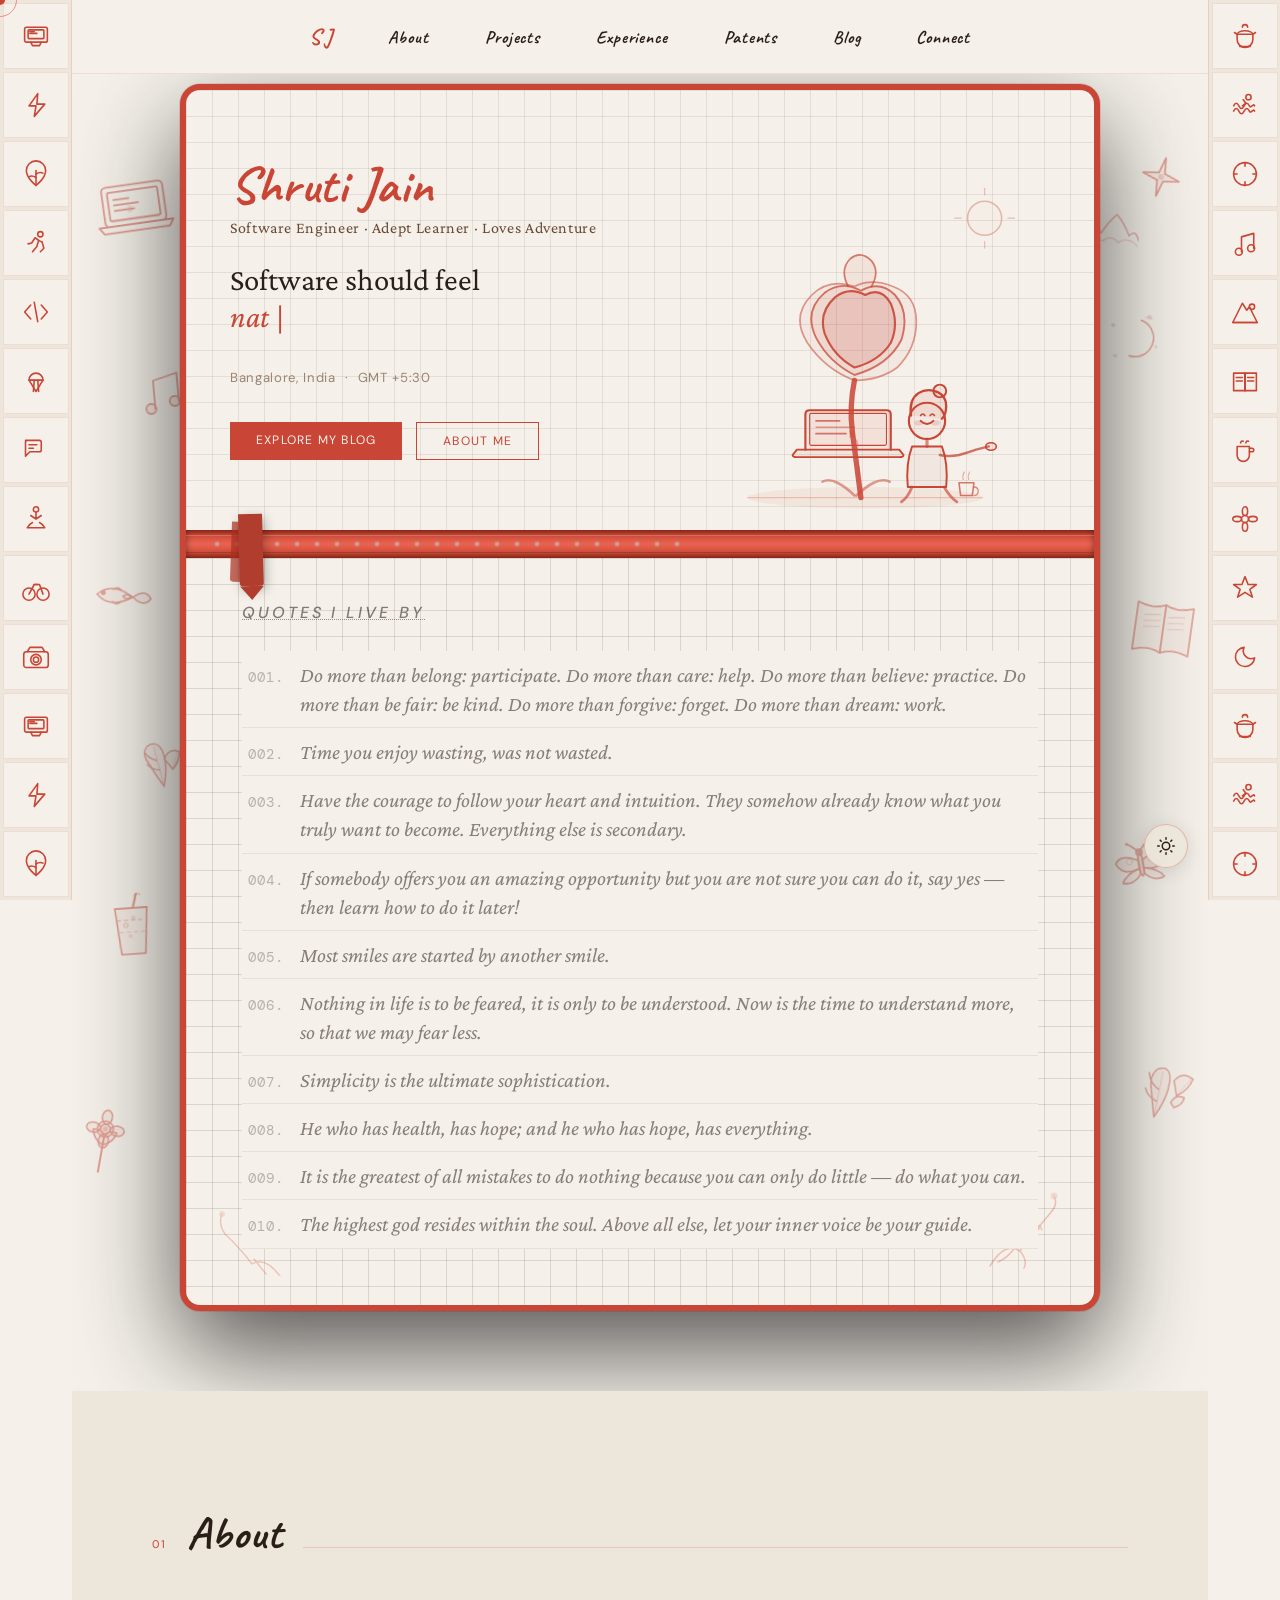
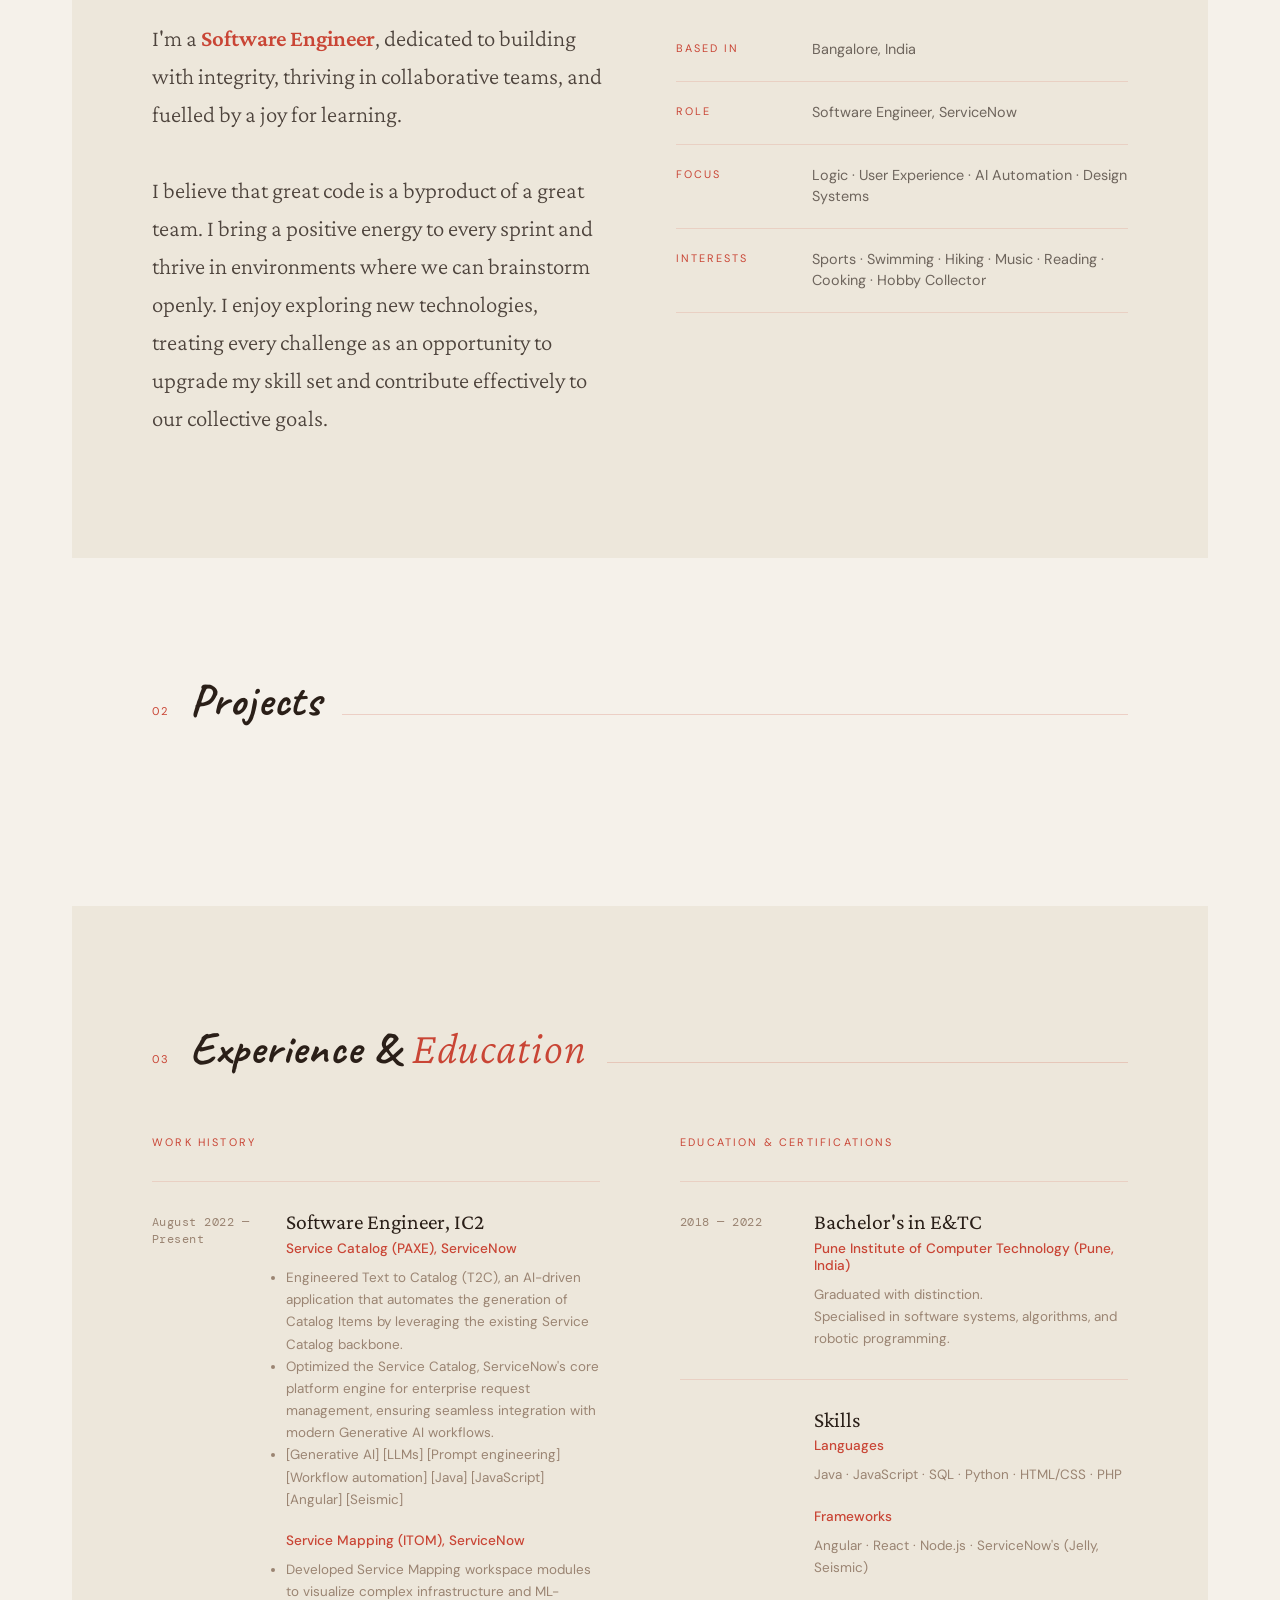
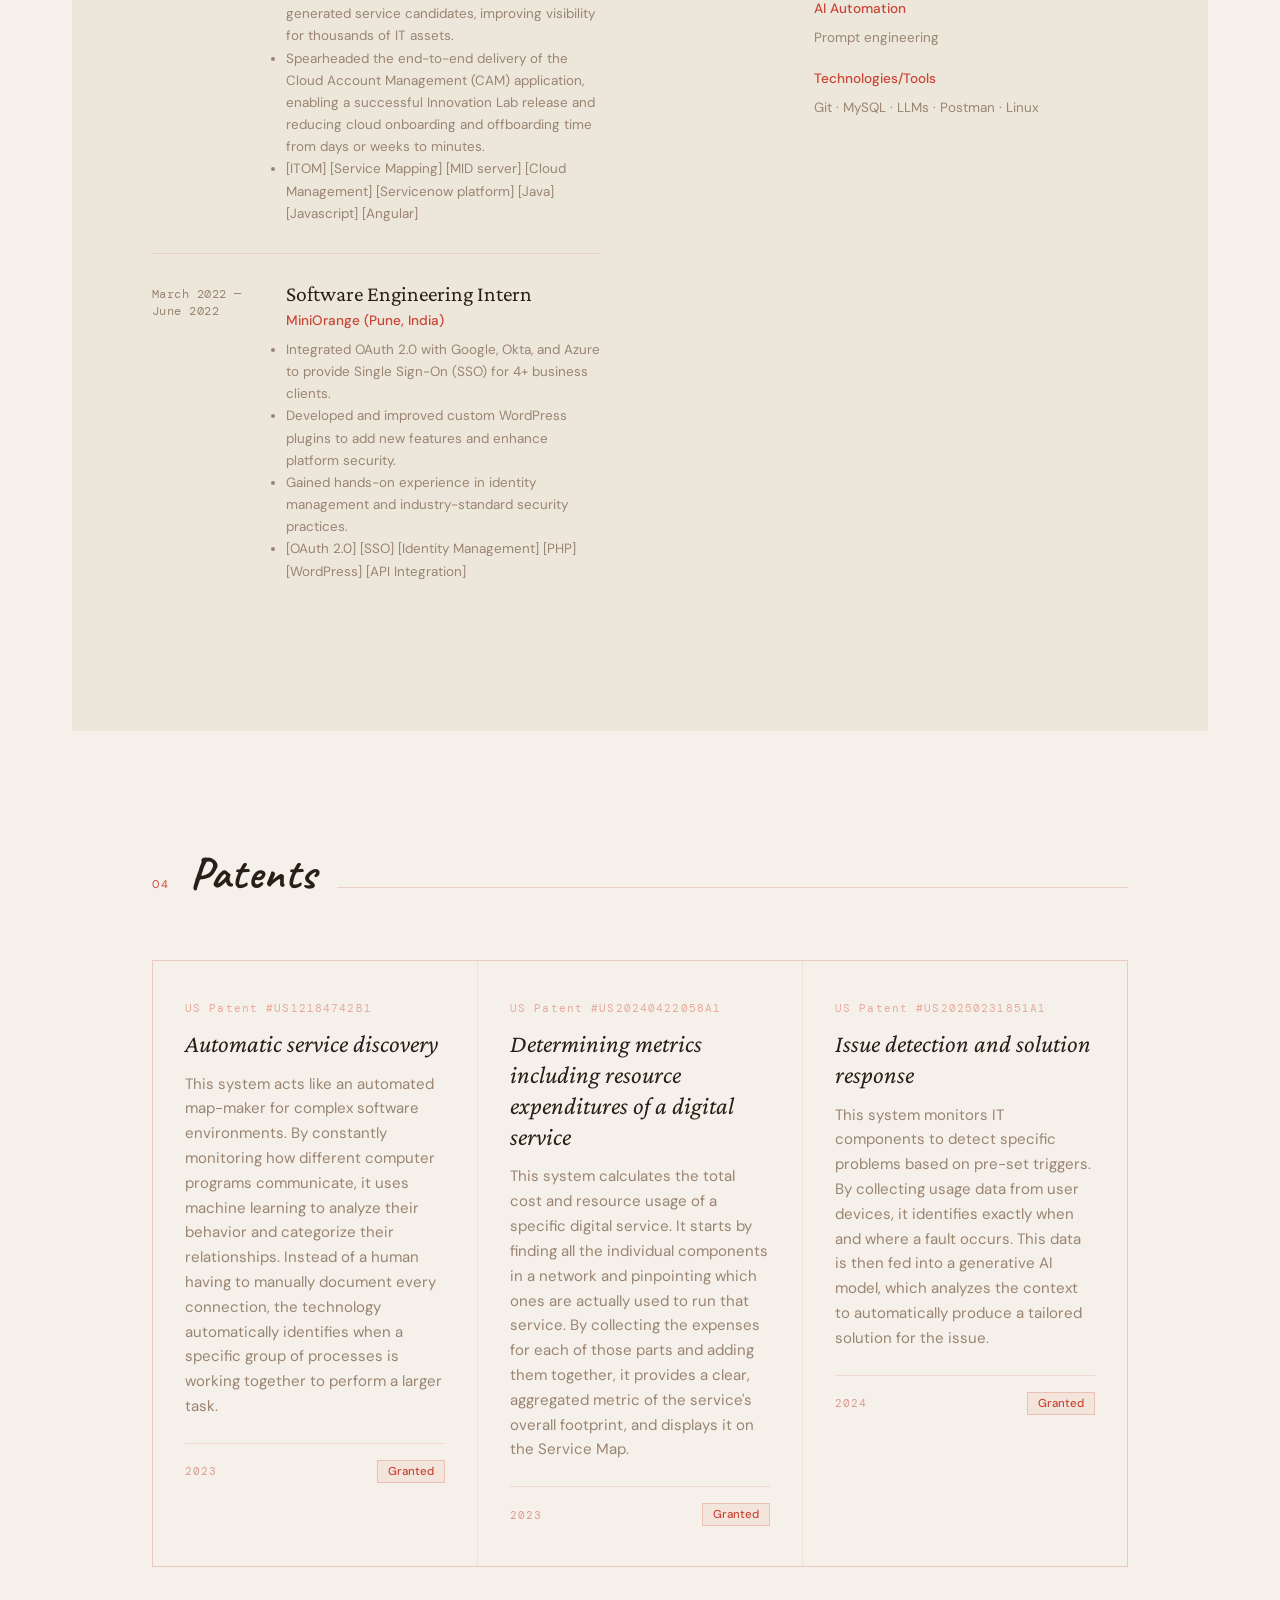
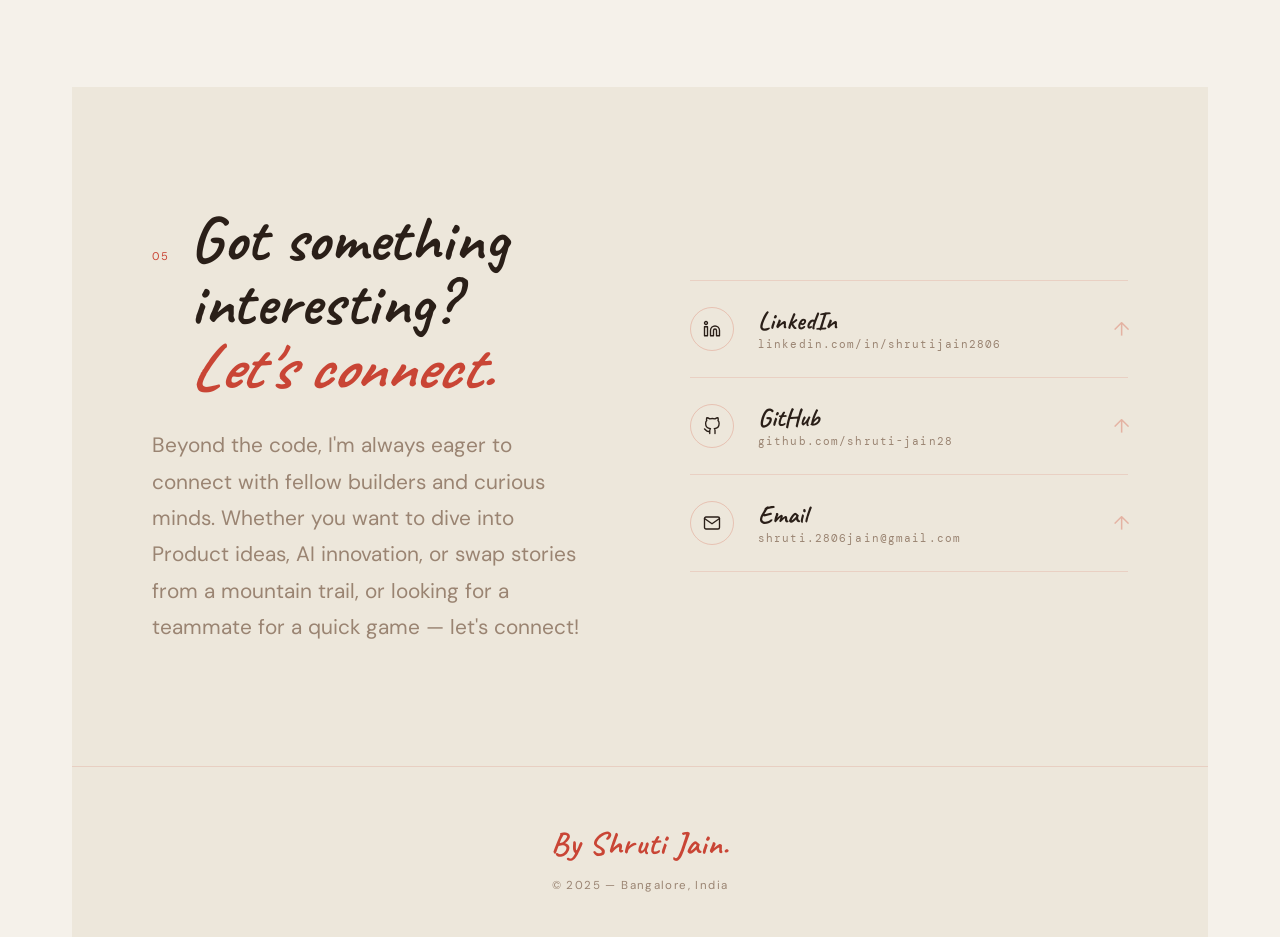
==== commit 2129a679: "Add files via upload added favicon" ====
--- a/index.html
+++ b/index.html
@@ -3,7 +3,10 @@
   <head>
     <meta charset="UTF-8" />
     <meta name="viewport" content="width=device-width, initial-scale=1.0" />
-    <title>Shruti Jain — Software Engineer</title>
+    <title>Shruti Jain</title>
+
+    <!--Logo-->
+    <link rel="icon" type="image/png" href="images/home_favicon.png" />
 
     <!-- Fonts -->
     <link
@@ -89,7 +92,7 @@
     <main>
       <!-- ── NAV ─────────────────────────────────────────── -->
       <nav>
-        <a href="#hero" class="nav-home">S J.</a>
+        <a href="#hero" class="nav-home">S J</a>
         <a href="#about" class="nav-link">About</a>
         <a href="#projects" class="nav-link">Projects</a>
         <a href="#work" class="nav-link">Experience</a>
@@ -1160,20 +1163,6 @@
           <h2 class="sec-title">Patents</h2>
           <div class="sec-line"></div>
         </div>
-        <p
-          class="rv patent-subtitle"
-          style="
-            font-family: &quot;Crimson Pro&quot;, serif;
-            font-size: 1.3rem;
-            color: rgba(242, 232, 213, 0.55);
-            margin-bottom: 52px;
-            font-style: italic;
-          "
-        >
-          Patented innovations leveraging Machine Learning and Application
-          Services Infrastructure to automate service discovery, resource
-          tracking, and troubleshooting.
-        </p>
         <div class="patents-grid">
           <a
             href="https://patents.google.com/patent/US12184742B1"
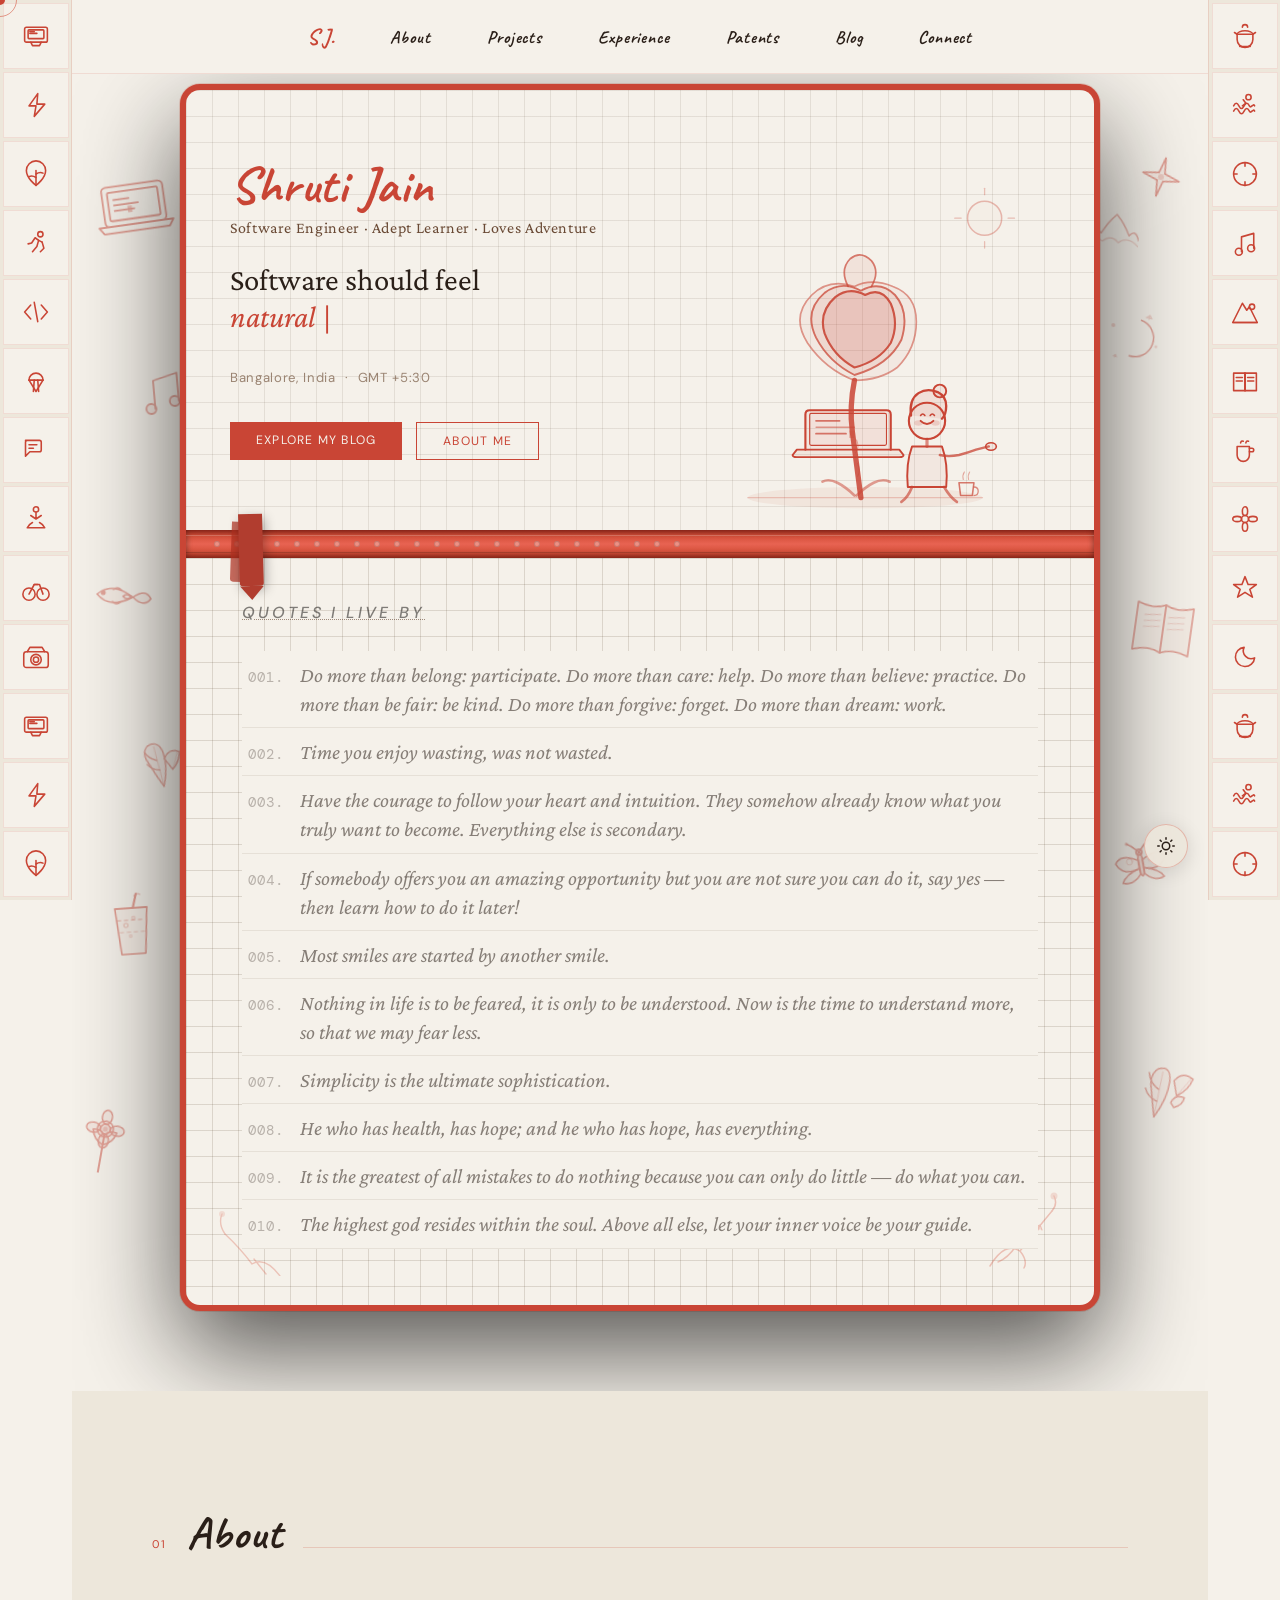
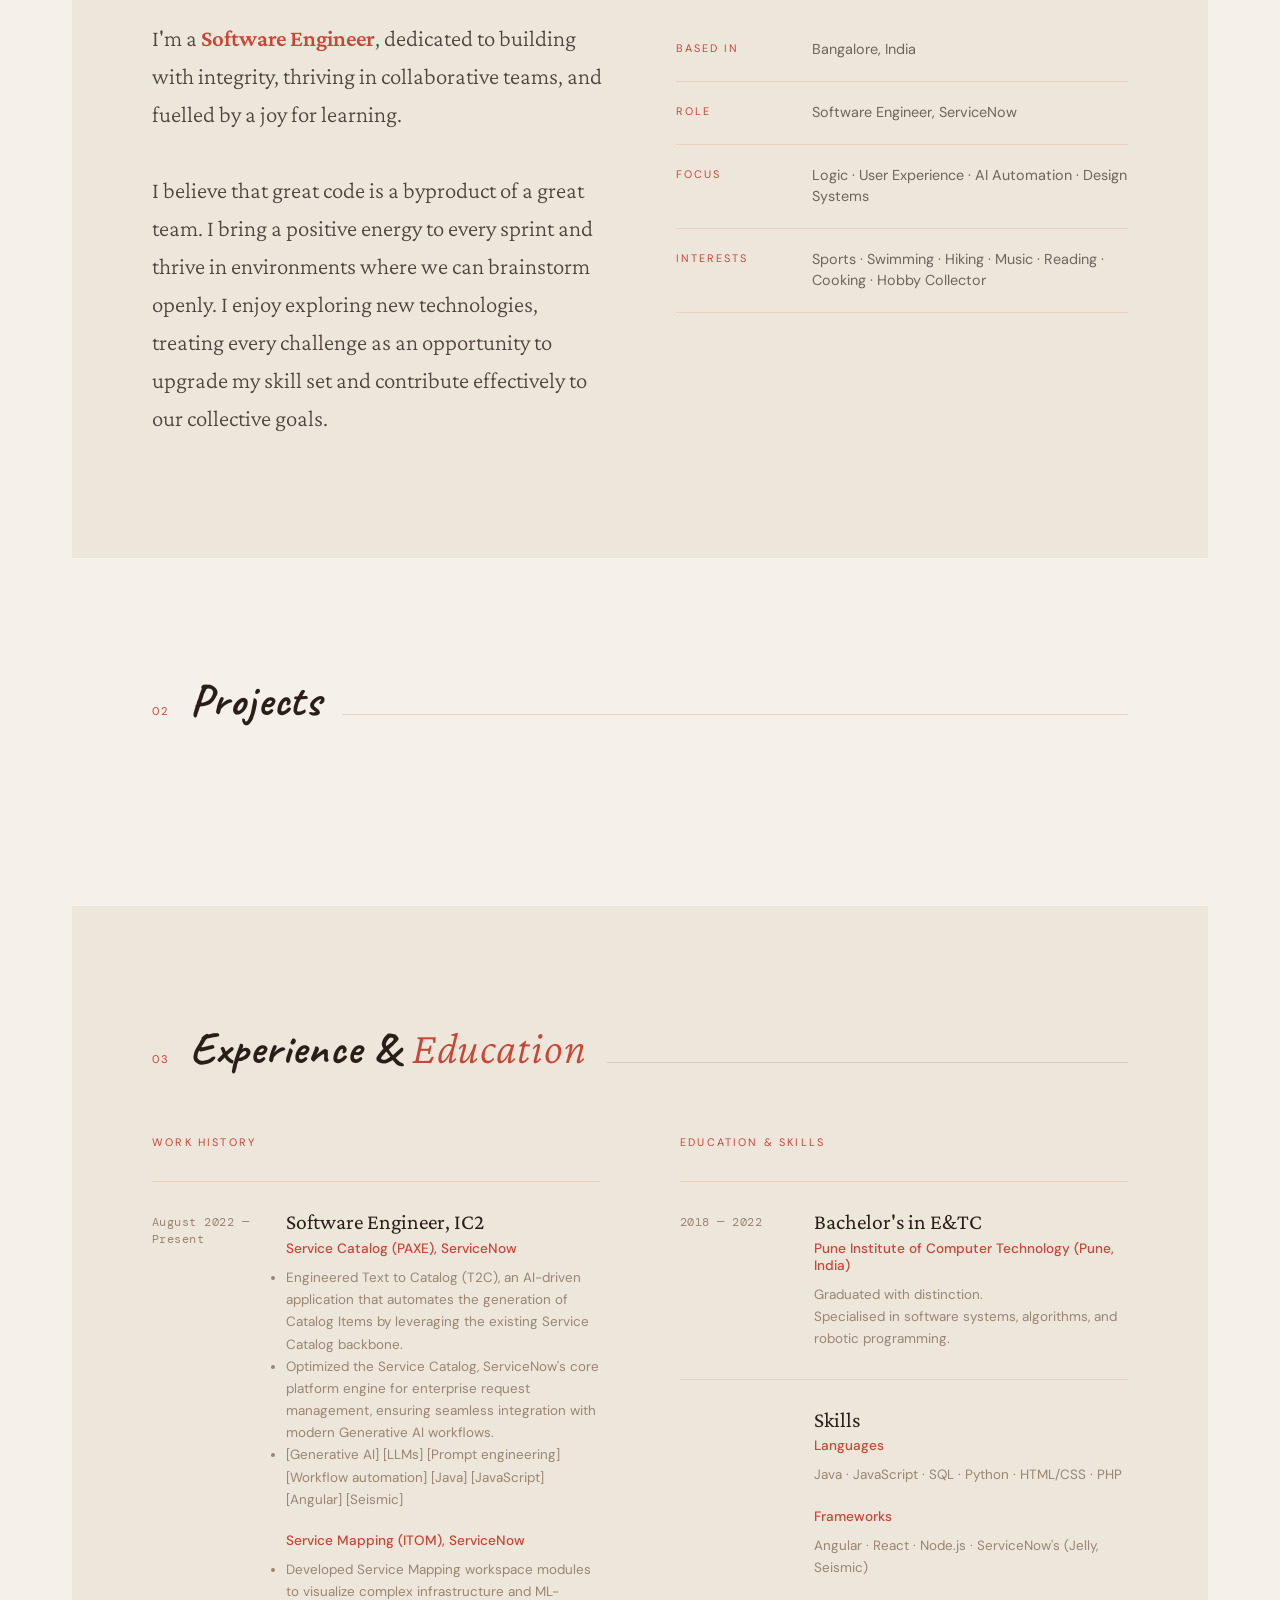
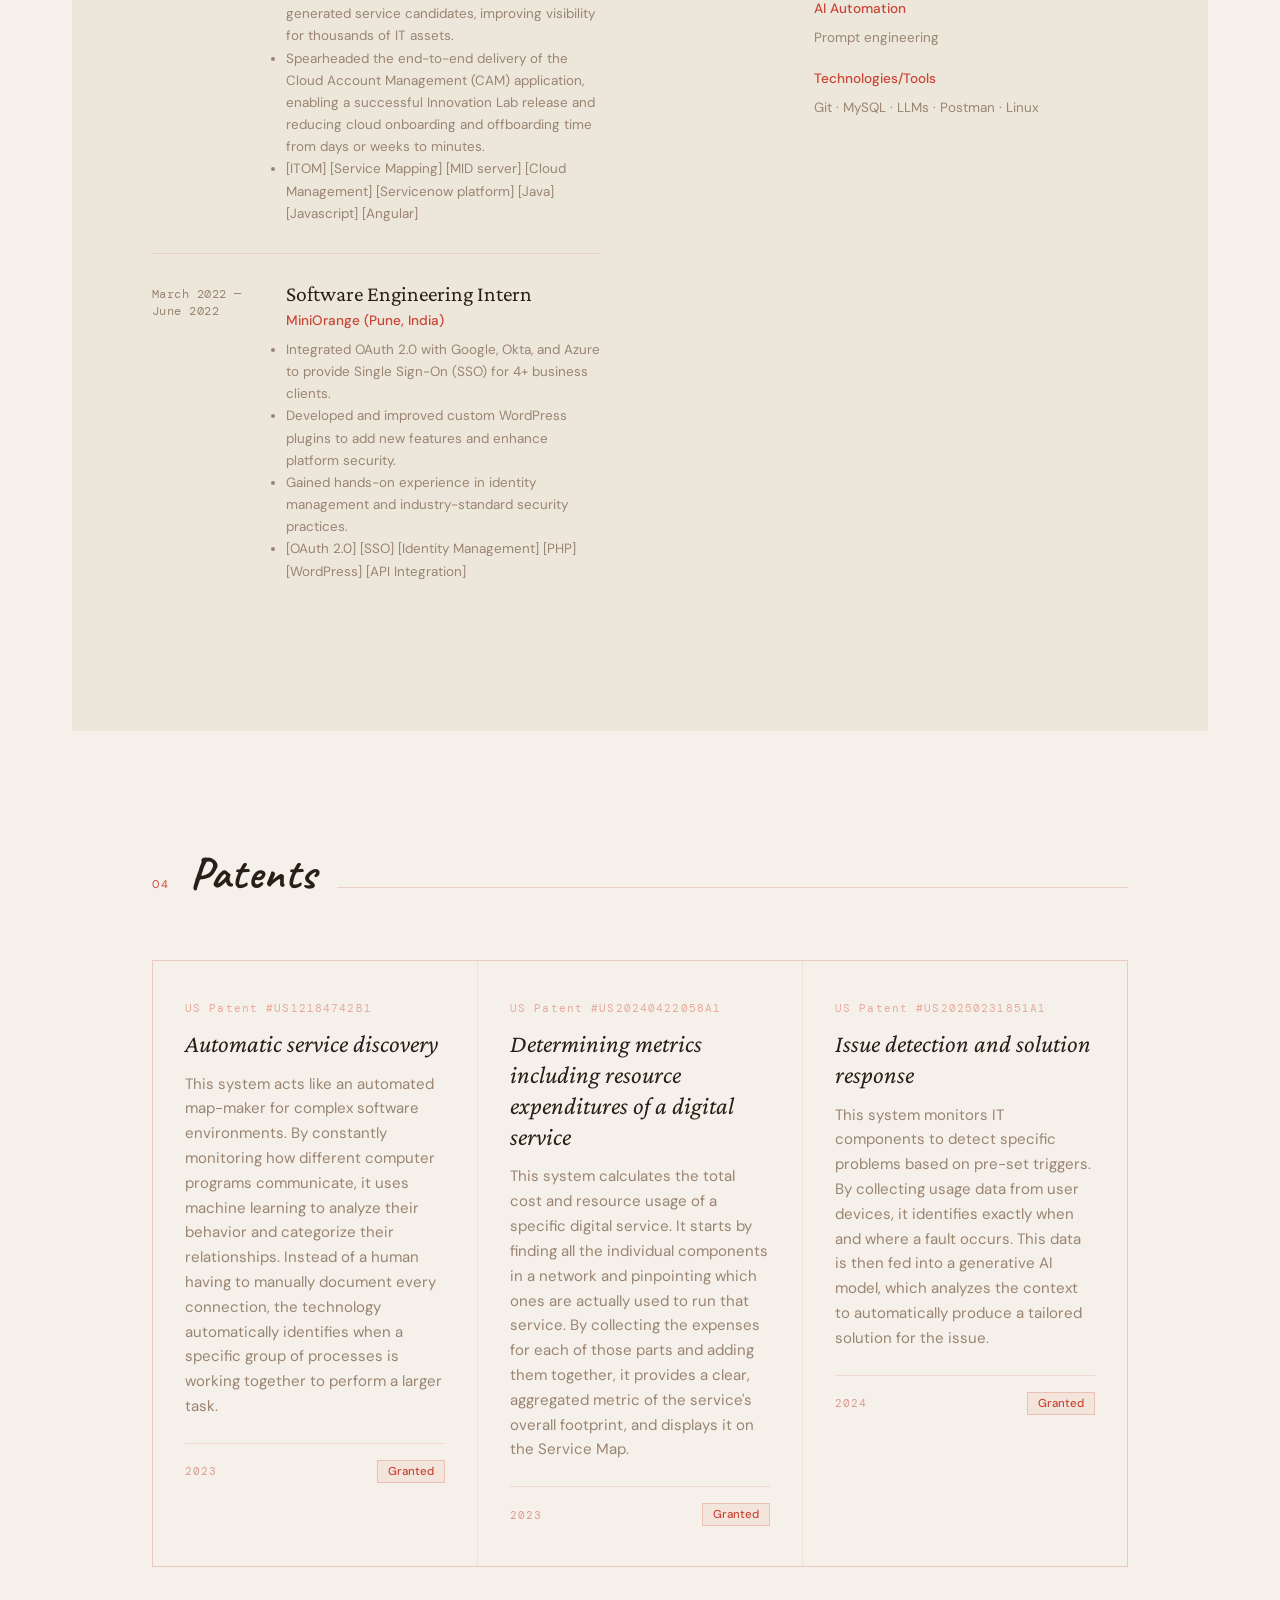
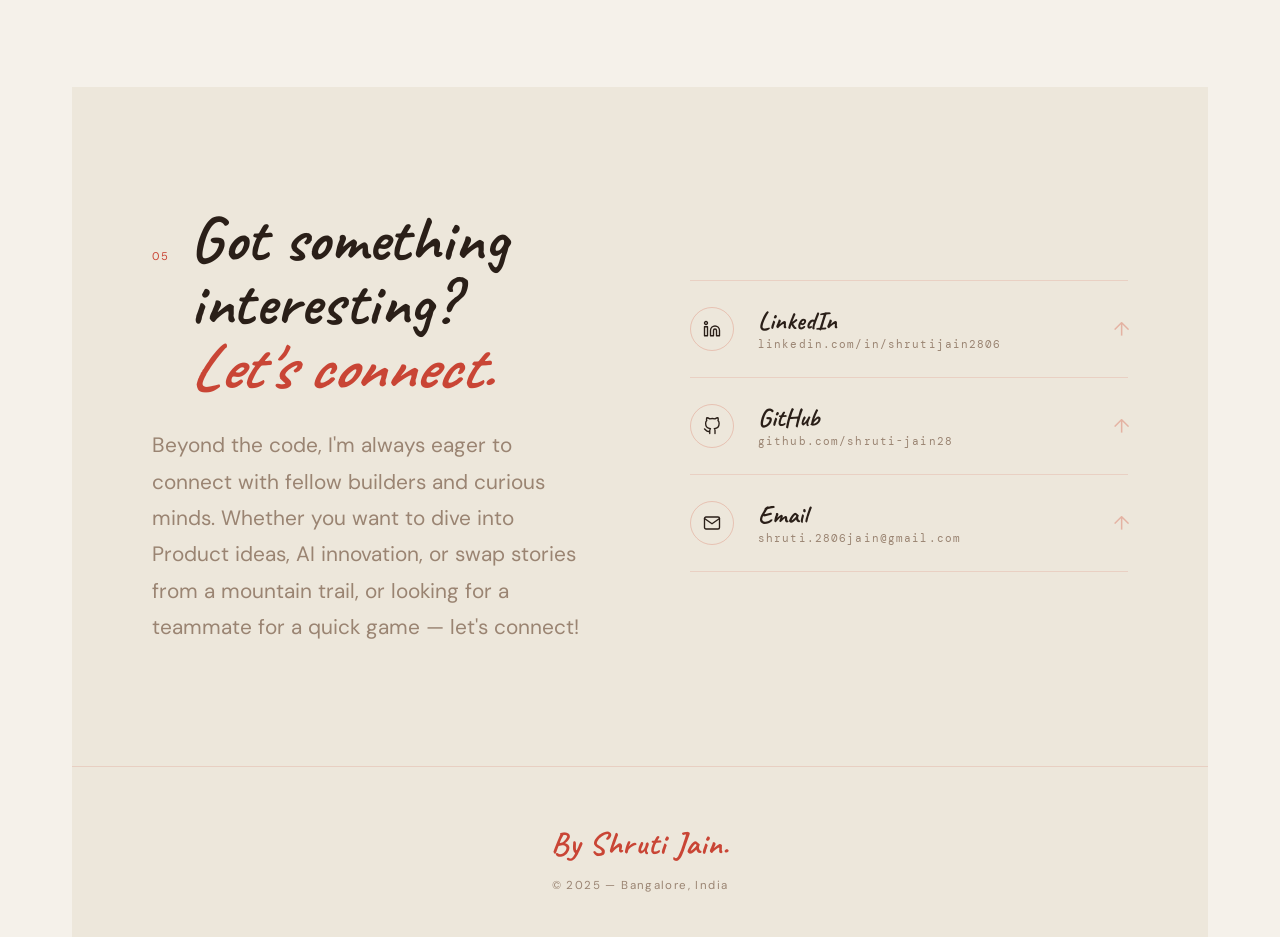
==== commit 898b8eec: "added content fix" ====
--- a/index.html
+++ b/index.html
@@ -92,7 +92,7 @@
     <main>
       <!-- ── NAV ─────────────────────────────────────────── -->
       <nav>
-        <a href="#hero" class="nav-home">S J</a>
+        <a href="#hero" class="nav-home">S J.</a>
         <a href="#about" class="nav-link">About</a>
         <a href="#projects" class="nav-link">Projects</a>
         <a href="#work" class="nav-link">Experience</a>
@@ -1117,7 +1117,7 @@
 
           <!-- Education -->
           <div>
-            <p class="exp-col-label rv rv1">Education &amp; Certifications</p>
+            <p class="exp-col-label rv rv1">Education &amp; Skills</p>
             <div class="exp-entry rv rv1">
               <span class="exp-year">2018 — 2022</span>
               <div class="exp-body">
--- a/styles/base.css
+++ b/styles/base.css
@@ -15,8 +15,8 @@
 :root {
   --bg: #161210;
   --bg-tile: #201c19;
-  --coral: #87ceeb;
-  --coral-lt: #87ceeb;
+  --coral: #d44f39;
+  --coral-lt: #e06850;
   --cream: #f2e8d5;
   --cream-dk: #e8ddc8;
   --grid-cl: rgba(160, 175, 220, 0.22);
